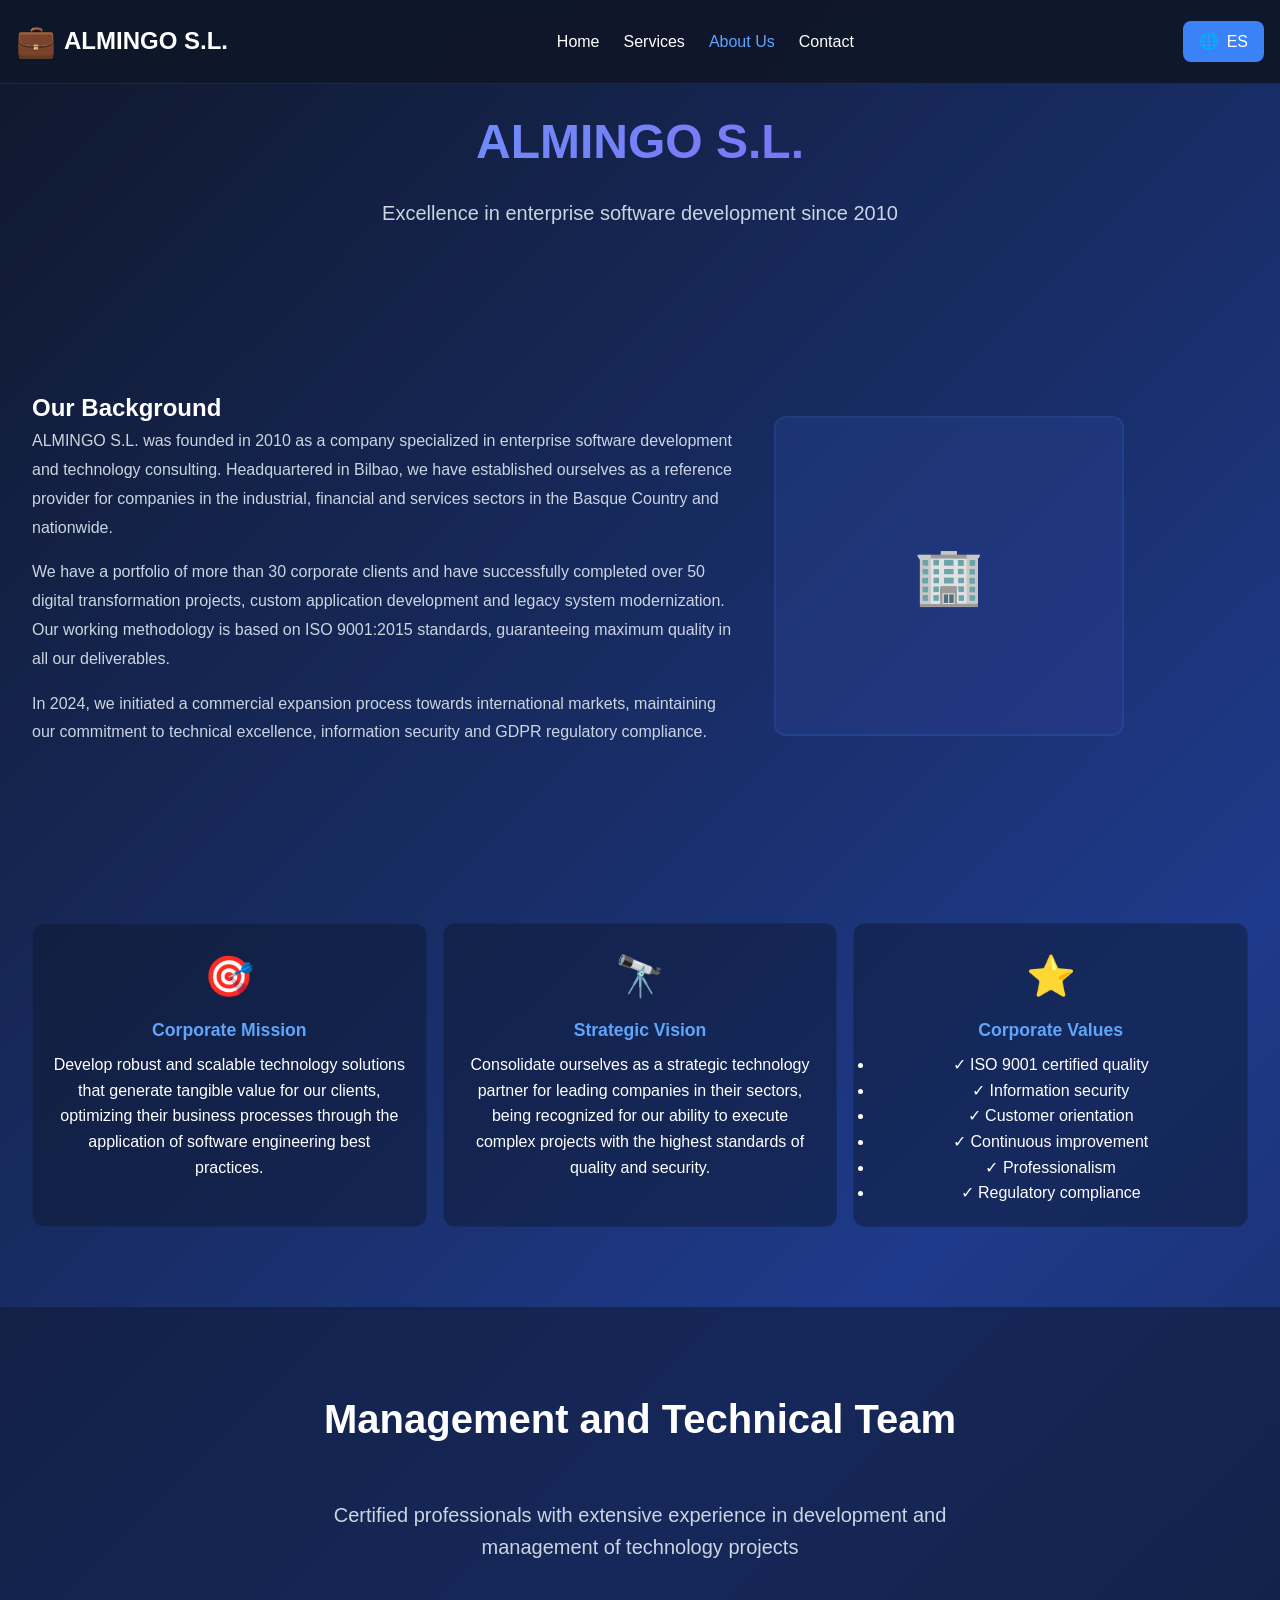
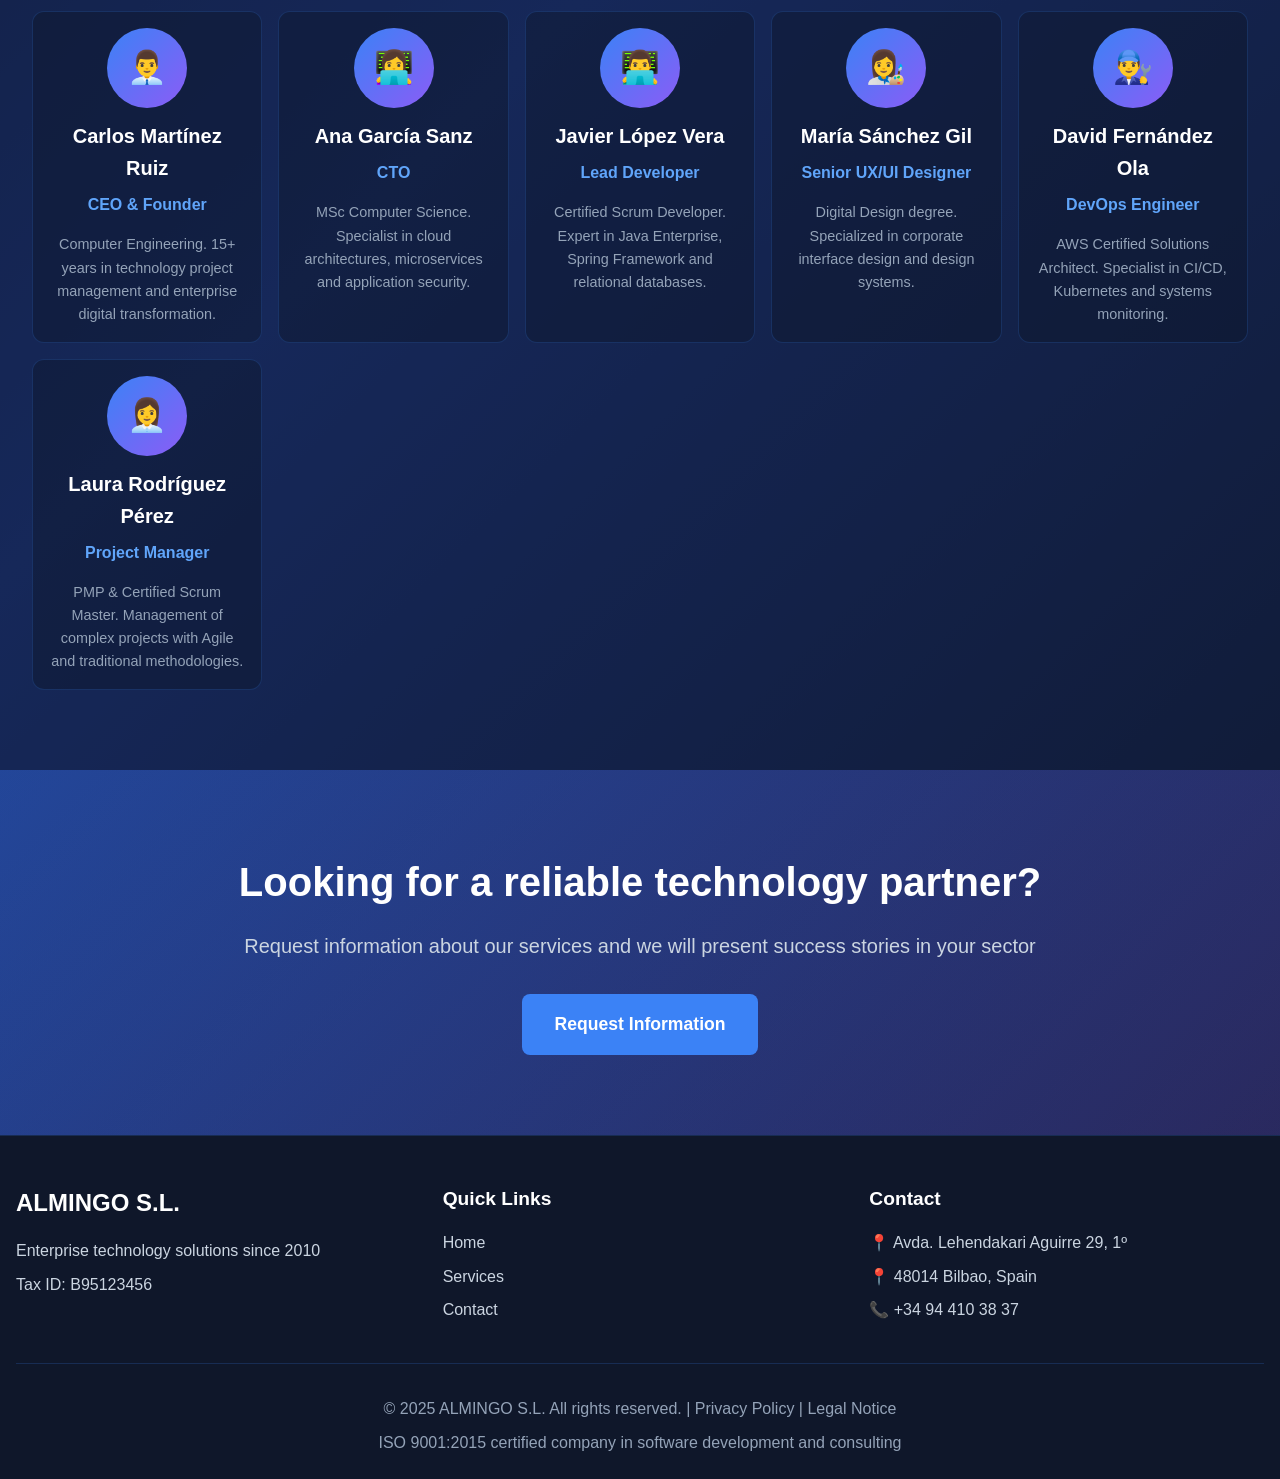
==== about-us.html @ 4e54b761 "pagina web mejor" ====
<!DOCTYPE html>
<html lang="en">
<head>
    <meta charset="UTF-8">
    <meta name="viewport" content="width=device-width, initial-scale=1.0">
    <title>About Us - ALMINGO S.L.</title>
    <link rel="stylesheet" href="css/style.css">
    <link rel="stylesheet" href="css/sobre-nosotros.css">
</head>
<body>
    <!-- Header -->
    <header class="cabecera">
        <div class="contenedor-cabecera">
            <div class="logo">
                <span class="icono-logo">💼</span>
                <span class="texto-logo">ALMINGO S.L.</span>
            </div>
            
            <nav class="menu-navegacion">
                <a href="index2.html" class="enlace-menu">Home</a>
                <a href="services.html" class="enlace-menu">Services</a>
                <a href="about-us.html" class="enlace-menu activo">About Us</a>
                <a href="contact.html" class="enlace-menu">Contact</a>
            </nav>

            <a href="sobre-nosotros.html" class="boton-idioma">
                <span class="icono-idioma">🌐</span>
                <span>ES</span>
            </a>
        </div>
    </header>

    <!-- Hero -->
    <section class="hero-sobre-nosotros">
        <div class="contenedor-hero">
            <h1 class="titulo-pagina">ALMINGO S.L.</h1>
            <p class="subtitulo-pagina">Excellence in enterprise software development since 2010</p>
        </div>
    </section>

    <!-- Our History -->
    <section class="seccion-historia">
        <div class="contenedor-seccion">
            <div class="contenido-historia">
                <div class="texto-historia">
                    <h2 class="titulo-seccion-izquierda">Our Background</h2>
                    <p class="parrafo-historia">
                        ALMINGO S.L. was founded in 2010 as a company specialized in enterprise software development and technology consulting. Headquartered in Bilbao, we have established ourselves as a reference provider for companies in the industrial, financial and services sectors in the Basque Country and nationwide.
                    </p>
                    <p class="parrafo-historia">
                        We have a portfolio of more than 30 corporate clients and have successfully completed over 50 digital transformation projects, custom application development and legacy system modernization. Our working methodology is based on ISO 9001:2015 standards, guaranteeing maximum quality in all our deliverables.
                    </p>
                    <p class="parrafo-historia">
                        In 2024, we initiated a commercial expansion process towards international markets, maintaining our commitment to technical excellence, information security and GDPR regulatory compliance.
                    </p>
                </div>
                <div class="imagen-historia">
                    <div class="placeholder-historia">🏢</div>
                </div>
            </div>
        </div>
    </section>

    <!-- Mission, Vision & Values -->
    <section class="seccion-mvv">
        <div class="contenedor-seccion">
            <div class="rejilla-mvv">
                <div class="tarjeta-mvv">
                    <div class="icono-mvv">🎯</div>
                    <h3 class="titulo-mvv">Corporate Mission</h3>
                    <p class="texto-mvv">
                        Develop robust and scalable technology solutions that generate tangible value for our clients, optimizing their business processes through the application of software engineering best practices.
                    </p>
                </div>
                <div class="tarjeta-mvv">
                    <div class="icono-mvv">🔭</div>
                    <h3 class="titulo-mvv">Strategic Vision</h3>
                    <p class="texto-mvv">
                        Consolidate ourselves as a strategic technology partner for leading companies in their sectors, being recognized for our ability to execute complex projects with the highest standards of quality and security.
                    </p>
                </div>
                <div class="tarjeta-mvv">
                    <div class="icono-mvv">⭐</div>
                    <h3 class="titulo-mvv">Corporate Values</h3>
                    <ul class="lista-valores">
                        <li>✓ ISO 9001 certified quality</li>
                        <li>✓ Information security</li>
                        <li>✓ Customer orientation</li>
                        <li>✓ Continuous improvement</li>
                        <li>✓ Professionalism</li>
                        <li>✓ Regulatory compliance</li>
                    </ul>
                </div>
            </div>
        </div>
    </section>

    <!-- Team -->
    <section class="seccion-equipo-completo">
        <div class="contenedor-seccion">
            <h2 class="titulo-seccion">Management and Technical Team</h2>
            <p class="descripcion-seccion">
                Certified professionals with extensive experience in development and management of technology projects
            </p>
            <div class="rejilla-equipo">
                <div class="tarjeta-miembro">
                    <div class="foto-miembro">👨‍💼</div>
                    <h3 class="nombre-miembro">Carlos Martínez Ruiz</h3>
                    <p class="cargo-miembro">CEO & Founder</p>
                    <p class="descripcion-miembro">Computer Engineering. 15+ years in technology project management and enterprise digital transformation.</p>
                </div>
                <div class="tarjeta-miembro">
                    <div class="foto-miembro">👩‍💻</div>
                    <h3 class="nombre-miembro">Ana García Sanz</h3>
                    <p class="cargo-miembro">CTO</p>
                    <p class="descripcion-miembro">MSc Computer Science. Specialist in cloud architectures, microservices and application security.</p>
                </div>
                <div class="tarjeta-miembro">
                    <div class="foto-miembro">👨‍💻</div>
                    <h3 class="nombre-miembro">Javier López Vera</h3>
                    <p class="cargo-miembro">Lead Developer</p>
                    <p class="descripcion-miembro">Certified Scrum Developer. Expert in Java Enterprise, Spring Framework and relational databases.</p>
                </div>
                <div class="tarjeta-miembro">
                    <div class="foto-miembro">👩‍🎨</div>
                    <h3 class="nombre-miembro">María Sánchez Gil</h3>
                    <p class="cargo-miembro">Senior UX/UI Designer</p>
                    <p class="descripcion-miembro">Digital Design degree. Specialized in corporate interface design and design systems.</p>
                </div>
                <div class="tarjeta-miembro">
                    <div class="foto-miembro">👨‍🔧</div>
                    <h3 class="nombre-miembro">David Fernández Ola</h3>
                    <p class="cargo-miembro">DevOps Engineer</p>
                    <p class="descripcion-miembro">AWS Certified Solutions Architect. Specialist in CI/CD, Kubernetes and systems monitoring.</p>
                </div>
                <div class="tarjeta-miembro">
                    <div class="foto-miembro">👩‍💼</div>
                    <h3 class="nombre-miembro">Laura Rodríguez Pérez</h3>
                    <p class="cargo-miembro">Project Manager</p>
                    <p class="descripcion-miembro">PMP & Certified Scrum Master. Management of complex projects with Agile and traditional methodologies.</p>
                </div>
            </div>
        </div>
    </section>

    <!-- Technologies & Sustainability sections reuse existing class names -->

    <!-- CTA -->
    <section class="seccion-cta">
        <div class="contenedor-cta">
            <h2 class="titulo-cta">Looking for a reliable technology partner?</h2>
            <p class="texto-cta">Request information about our services and we will present success stories in your sector</p>
            <a href="contact.html" class="boton-cta">Request Information</a>
        </div>
    </section>

    <!-- Footer -->
    <footer class="pie-pagina">
        <div class="contenedor-footer">
            <div class="columna-footer">
                <h3 class="titulo-footer">ALMINGO S.L.</h3>
                <p class="texto-footer">Enterprise technology solutions since 2010</p>
                <p class="texto-footer">Tax ID: B95123456</p>
            </div>
            <div class="columna-footer">
                <h4 class="subtitulo-footer">Quick Links</h4>
                <ul class="lista-footer">
                    <li><a href="index2.html">Home</a></li>
                    <li><a href="services.html">Services</a></li>
                    <li><a href="contact.html">Contact</a></li>
                </ul>
            </div>
            <div class="columna-footer">
                <h4 class="subtitulo-footer">Contact</h4>
                <p class="texto-footer">📍 Avda. Lehendakari Aguirre 29, 1º</p>
                <p class="texto-footer">📍 48014 Bilbao, Spain</p>
                <p class="texto-footer">📞 +34 94 410 38 37</p>
            </div>
        </div>
        <div class="footer-inferior">
            <p>© 2025 ALMINGO S.L. All rights reserved. | Privacy Policy | Legal Notice</p>
            <p>ISO 9001:2015 certified company in software development and consulting</p>
        </div>
    </footer>
</body>
</html>
---- css/style.css ----
* {
    margin: 0;
    padding: 0;
    box-sizing: border-box;
}

body {
    font-family: Arial, sans-serif;
    background: linear-gradient(135deg, #0f172a 0%, #1e3a8a 50%, #0f172a 100%);
    color: #ffffff;
    line-height: 1.6;
    min-height: 100vh;
}

/* Header */
.cabecera {
    position: fixed;
    top: 0;
    width: 100%;
    background: rgba(15, 23, 42, 0.95);
    backdrop-filter: blur(10px);
    z-index: 1000;
    border-bottom: 1px solid rgba(59, 130, 246, 0.2);
}

.contenedor-cabecera {
    max-width: 1280px;
    margin: 0 auto;
    padding: 1rem;
    display: flex;
    justify-content: space-between;
    align-items: center;
}

.logo {
    display: flex;
    align-items: center;
    gap: 0.5rem;
    font-size: 1.5rem;
    font-weight: bold;
}

.icono-logo {
    font-size: 2rem;
}

.menu-navegacion {
    display: flex;
    gap: 1.5rem;
}

.enlace-menu {
    color: #ffffff;
    text-decoration: none;
    transition: 0.3s;
}

.enlace-menu:hover, .enlace-menu.activo {
    color: #60a5fa;
}

.boton-idioma {
    display: flex;
    align-items: center;
    gap: 0.5rem;
    background: #3b82f6;
    padding: 0.5rem 1rem;
    border-radius: 0.5rem;
    text-decoration: none;
    color: #ffffff;
    transition: 0.3s;
}

.boton-idioma:hover {
    background: #2563eb;
    transform: scale(1.05);
}

/* Hero */
.seccion-hero, .hero-servicios, .hero-contacto, .hero-sobre-nosotros, .hero-juego {
    padding: 8rem 1rem 5rem;
    text-align: center;
}

.titulo-principal, .titulo-pagina {
    font-size: 3rem;
    margin-bottom: 1rem;
    background: linear-gradient(135deg, #60a5fa, #8b5cf6);
    -webkit-background-clip: text;
    background-clip: text;
    -webkit-text-fill-color: transparent;
}

.subtitulo-principal, .subtitulo-pagina {
    font-size: 1.25rem;
    color: #cbd5e1;
    margin-bottom: 2rem;
}

.grupo-botones {
    display: flex;
    gap: 1rem;
    justify-content: center;
    flex-wrap: wrap;
}

.boton-principal, .boton-cta, .boton-proyecto, .boton-enviar {
    background: #3b82f6;
    color: #ffffff;
    padding: 1rem 2rem;
    border: none;
    border-radius: 0.5rem;
    font-size: 1.1rem;
    font-weight: 600;
    text-decoration: none;
    display: inline-block;
    cursor: pointer;
    transition: 0.3s;
}

.boton-principal:hover, .boton-cta:hover, .boton-proyecto:hover, .boton-enviar:hover {
    background: #2563eb;
    transform: scale(1.05);
}

.boton-secundario {
    background: transparent;
    border: 2px solid #3b82f6;
    color: #ffffff;
    padding: 1rem 2rem;
    border-radius: 0.5rem;
    font-size: 1.1rem;
    font-weight: 600;
    text-decoration: none;
    display: inline-block;
    transition: 0.3s;
}

.boton-secundario:hover {
    background: #3b82f6;
}

.insignia-proyecto {
    display: inline-block;
    background: linear-gradient(135deg, #f59e0b, #ef4444);
    padding: 0.5rem 1rem;
    border-radius: 0.5rem;
    font-size: 0.9rem;
    font-weight: 600;
    margin-bottom: 1rem;
}

/* Secciones */
.contenedor-seccion, .contenedor-hero {
    max-width: 1280px;
    margin: 0 auto;
    padding: 0 1rem;
}

.titulo-seccion {
    font-size: 2.5rem;
    text-align: center;
    margin-bottom: 3rem;
}

.descripcion-seccion {
    text-align: center;
    font-size: 1.25rem;
    color: #cbd5e1;
    margin-bottom: 3rem;
    max-width: 700px;
    margin-left: auto;
    margin-right: auto;
}

section {
    padding: 5rem 0;
}

.seccion-caracteristicas, .seccion-servicios-principal, .seccion-equipo-completo {
    background: rgba(15, 23, 42, 0.5);
}

/* Rejillas */
.rejilla-caracteristicas, .rejilla-servicios, .rejilla-estadisticas,
.rejilla-tech-juego, .rejilla-aspectos, .rejilla-preguntas, .rejilla-equipo,
.rejilla-mvv, .rejilla-proceso, .rejilla-faq {
    display: grid;
    grid-template-columns: repeat(auto-fit, minmax(250px, 1fr));
    gap: 2rem;
}

/* Tarjetas */
.tarjeta-caracteristica, .tarjeta-servicio, .tarjeta-estadistica,
.tarjeta-tech-juego, .tarjeta-aspecto, .tarjeta-pregunta, .tarjeta-miembro,
.tarjeta-mvv, .paso-proceso, .tarjeta-faq {
    background: rgba(15, 23, 42, 0.5);
    padding: 2rem;
    border-radius: 1rem;
    border: 1px solid rgba(59, 130, 246, 0.2);
    transition: 0.3s;
}

.tarjeta-caracteristica:hover, .tarjeta-servicio:hover, .tarjeta-estadistica:hover,
.tarjeta-tech-juego:hover, .tarjeta-aspecto:hover, .tarjeta-pregunta:hover,
.tarjeta-miembro:hover, .paso-proceso:hover, .tarjeta-faq:hover {
    transform: translateY(-5px);
    border-color: #3b82f6;
}

.icono-caracteristica, .icono-mvv, .icono-tech-juego {
    font-size: 3rem;
    margin-bottom: 1rem;
}

.tarjeta-caracteristica h3, .tarjeta-servicio h3 {
    font-size: 1.25rem;
    margin-bottom: 0.5rem;
}

.tarjeta-caracteristica p, .tarjeta-servicio p {
    color: #94a3b8;
}

/* Proyecto Destacado */
.seccion-proyecto-destacado {
    background: rgba(15, 23, 42, 0.5);
}

.contenedor-proyecto {
    display: grid;
    grid-template-columns: 1fr 1fr;
    gap: 3rem;
    align-items: center;
}

.etiqueta-proyecto {
    display: inline-block;
    background: linear-gradient(135deg, #3b82f6, #8b5cf6);
    padding: 0.5rem 1rem;
    border-radius: 0.5rem;
    font-size: 0.9rem;
    font-weight: 600;
    margin-bottom: 1rem;
}

.titulo-proyecto {
    font-size: 2.5rem;
    margin-bottom: 1rem;
}

.descripcion-proyecto {
    font-size: 1.1rem;
    color: #cbd5e1;
    margin-bottom: 1.5rem;
    line-height: 1.8;
}

.lista-beneficios {
    list-style: none;
    margin: 1.5rem 0;
}

.lista-beneficios li {
    padding: 0.5rem 0;
    font-size: 1.1rem;
    color: #cbd5e1;
}

.placeholder-imagen {
    width: 100%;
    max-width: 400px;
    height: 400px;
    background: linear-gradient(135deg, rgba(59, 130, 246, 0.2), rgba(139, 92, 246, 0.2));
    border-radius: 1rem;
    display: flex;
    align-items: center;
    justify-content: center;
    font-size: 8rem;
    border: 2px solid rgba(59, 130, 246, 0.2);
    margin: 0 auto;
}

/* Estadísticas */
.numero-estadistica {
    font-size: 3rem;
    font-weight: bold;
    background: linear-gradient(135deg, #60a5fa, #8b5cf6);
    -webkit-background-clip: text;
    background-clip: text;
    -webkit-text-fill-color: transparent;
    margin-bottom: 0.5rem;
}

.texto-estadistica {
    font-size: 1.1rem;
    color: #cbd5e1;
}

/* CTA */
.seccion-cta {
    background: linear-gradient(135deg, rgba(59, 130, 246, 0.2), rgba(139, 92, 246, 0.2));
    text-align: center;
    padding: 5rem 1rem;
}

.contenedor-cta {
    max-width: 900px;
    margin: 0 auto;
}

.titulo-cta {
    font-size: 2.5rem;
    margin-bottom: 1rem;
}

.texto-cta {
    font-size: 1.25rem;
    color: #cbd5e1;
    margin-bottom: 2rem;
}

/* Footer */
.pie-pagina {
    background: #0f172a;
    padding: 3rem 1rem 1rem;
    border-top: 1px solid rgba(59, 130, 246, 0.2);
}

.contenedor-footer {
    display: grid;
    grid-template-columns: repeat(auto-fit, minmax(250px, 1fr));
    gap: 2rem;
    max-width: 1280px;
    margin: 0 auto 2rem;
}

.titulo-footer {
    font-size: 1.5rem;
    margin-bottom: 1rem;
}

.subtitulo-footer {
    font-size: 1.2rem;
    margin-bottom: 1rem;
}

.texto-footer {
    color: #cbd5e1;
    margin-bottom: 0.5rem;
}

.lista-footer {
    list-style: none;
}

.lista-footer li {
    margin-bottom: 0.5rem;
}

.lista-footer a {
    color: #cbd5e1;
    text-decoration: none;
    transition: 0.3s;
}

.lista-footer a:hover {
    color: #60a5fa;
}

.footer-inferior {
    text-align: center;
    padding-top: 2rem;
    border-top: 1px solid rgba(59, 130, 246, 0.2);
    color: #94a3b8;
    max-width: 1280px;
    margin: 0 auto;
}

.footer-inferior p {
    margin-bottom: 0.5rem;
}

/* Equipo */
.foto-miembro {
    width: 100px;
    height: 100px;
    background: linear-gradient(135deg, #3b82f6, #8b5cf6);
    border-radius: 50%;
    display: flex;
    align-items: center;
    justify-content: center;
    font-size: 3rem;
    margin: 0 auto 1rem;
}

.nombre-miembro {
    font-size: 1.25rem;
    margin-bottom: 0.5rem;
    text-align: center;
}

.cargo-miembro {
    color: #60a5fa;
    font-weight: 600;
    margin-bottom: 1rem;
    text-align: center;
}

.descripcion-miembro {
    color: #94a3b8;
    font-size: 0.9rem;
    text-align: center;
}

/* Proceso */
.numero-paso {
    width: 60px;
    height: 60px;
    background: linear-gradient(135deg, #3b82f6, #8b5cf6);
    border-radius: 50%;
    display: flex;
    align-items: center;
    justify-content: center;
    font-size: 2rem;
    font-weight: bold;
    margin: 0 auto 1rem;
}

.paso-proceso {
    text-align: center;
}

.paso-proceso h3 {
    font-size: 1.25rem;
    margin-bottom: 0.5rem;
}

.paso-proceso p {
    color: #94a3b8;
}

/* FAQ */
.pregunta-faq {
    font-size: 1.2rem;
    color: #60a5fa;
    margin-bottom: 1rem;
}

.respuesta-faq {
    color: #cbd5e1;
    line-height: 1.8;
}

/* Responsive */
@media (max-width: 768px) {
    .menu-navegacion {
        display: none;
    }
    
    .titulo-principal, .titulo-pagina {
        font-size: 2rem;
    }
    
    .contenedor-proyecto {
        grid-template-columns: 1fr;
    }
    
    .rejilla-caracteristicas, .rejilla-servicios, .rejilla-estadisticas,
    .rejilla-tech-juego, .rejilla-equipo, .contenedor-contacto {
        grid-template-columns: 1fr;
    }
}
---- css/sobre-nosotros.css ----
/* Minimal page-specific styles for Sobre Nosotros / About Us */
.hero-sobre-nosotros {
    padding: 6.5rem 1rem 3rem;
    text-align: center;
}

.contenido-historia {
    max-width: 1280px;
    margin: 0 auto;
    display: grid;
    grid-template-columns: 1.5fr 1fr;
    gap: 2rem;
    align-items: center;
    padding: 0 1rem;
}

.parrafo-historia { color: #cbd5e1; line-height: 1.8; margin-bottom: 1rem; }

.placeholder-historia {
    width: 100%;
    max-width: 350px;
    height: 320px;
    background: linear-gradient(135deg, rgba(59,130,246,0.12), rgba(139,92,246,0.08));
    border-radius: 0.75rem;
    display: flex;
    align-items: center;
    justify-content: center;
    font-size: 3.5rem;
    border: 2px solid rgba(59,130,246,0.12);
}

.rejilla-mvv { 
    display: grid;
    grid-template-columns: repeat(auto-fit,minmax(220px,1fr));
    gap: 1rem; max-width:1280px; 
    margin:0 auto; 
    padding:0 1rem; 
}
.tarjeta-mvv {
     background: rgba(15,23,42,0.45); 
     padding: 1.25rem; 
     border-radius: 0.75rem; 
     border: 1px solid rgba(59,130,246,0.08); 
     text-align:center; 
    }
.icono-mvv {
     font-size: 2.5rem; 
     margin-bottom: 0.5rem; 
    }
.titulo-mvv {
     font-size: 1.1rem; 
     margin-bottom: 0.5rem; 
     color: #60a5fa; 
    }

.rejilla-equipo {
     display: grid; 
     grid-template-columns: repeat(auto-fit,minmax(220px,1fr)); 
     gap: 1rem; 
     max-width:1280px; 
     margin:0 auto; 
     padding:0 1rem; 
    }
.tarjeta-miembro { 
    background: rgba(15,23,42,0.45); 
    padding: 1rem; 
    border-radius: 0.75rem; 
    text-align:center; 
}
.foto-miembro { 
    width: 80px; 
    height: 80px; 
    border-radius: 50%; 
    display:flex; 
    align-items:center; 
    justify-content:center; 
    margin: 0 auto 0.75rem; 
    background: linear-gradient(135deg,#3b82f6,#8b5cf6); 
    font-size: 2rem; 
}

@media (max-width: 768px) {
    .contenido-historia { grid-template-columns: 1fr; }
}
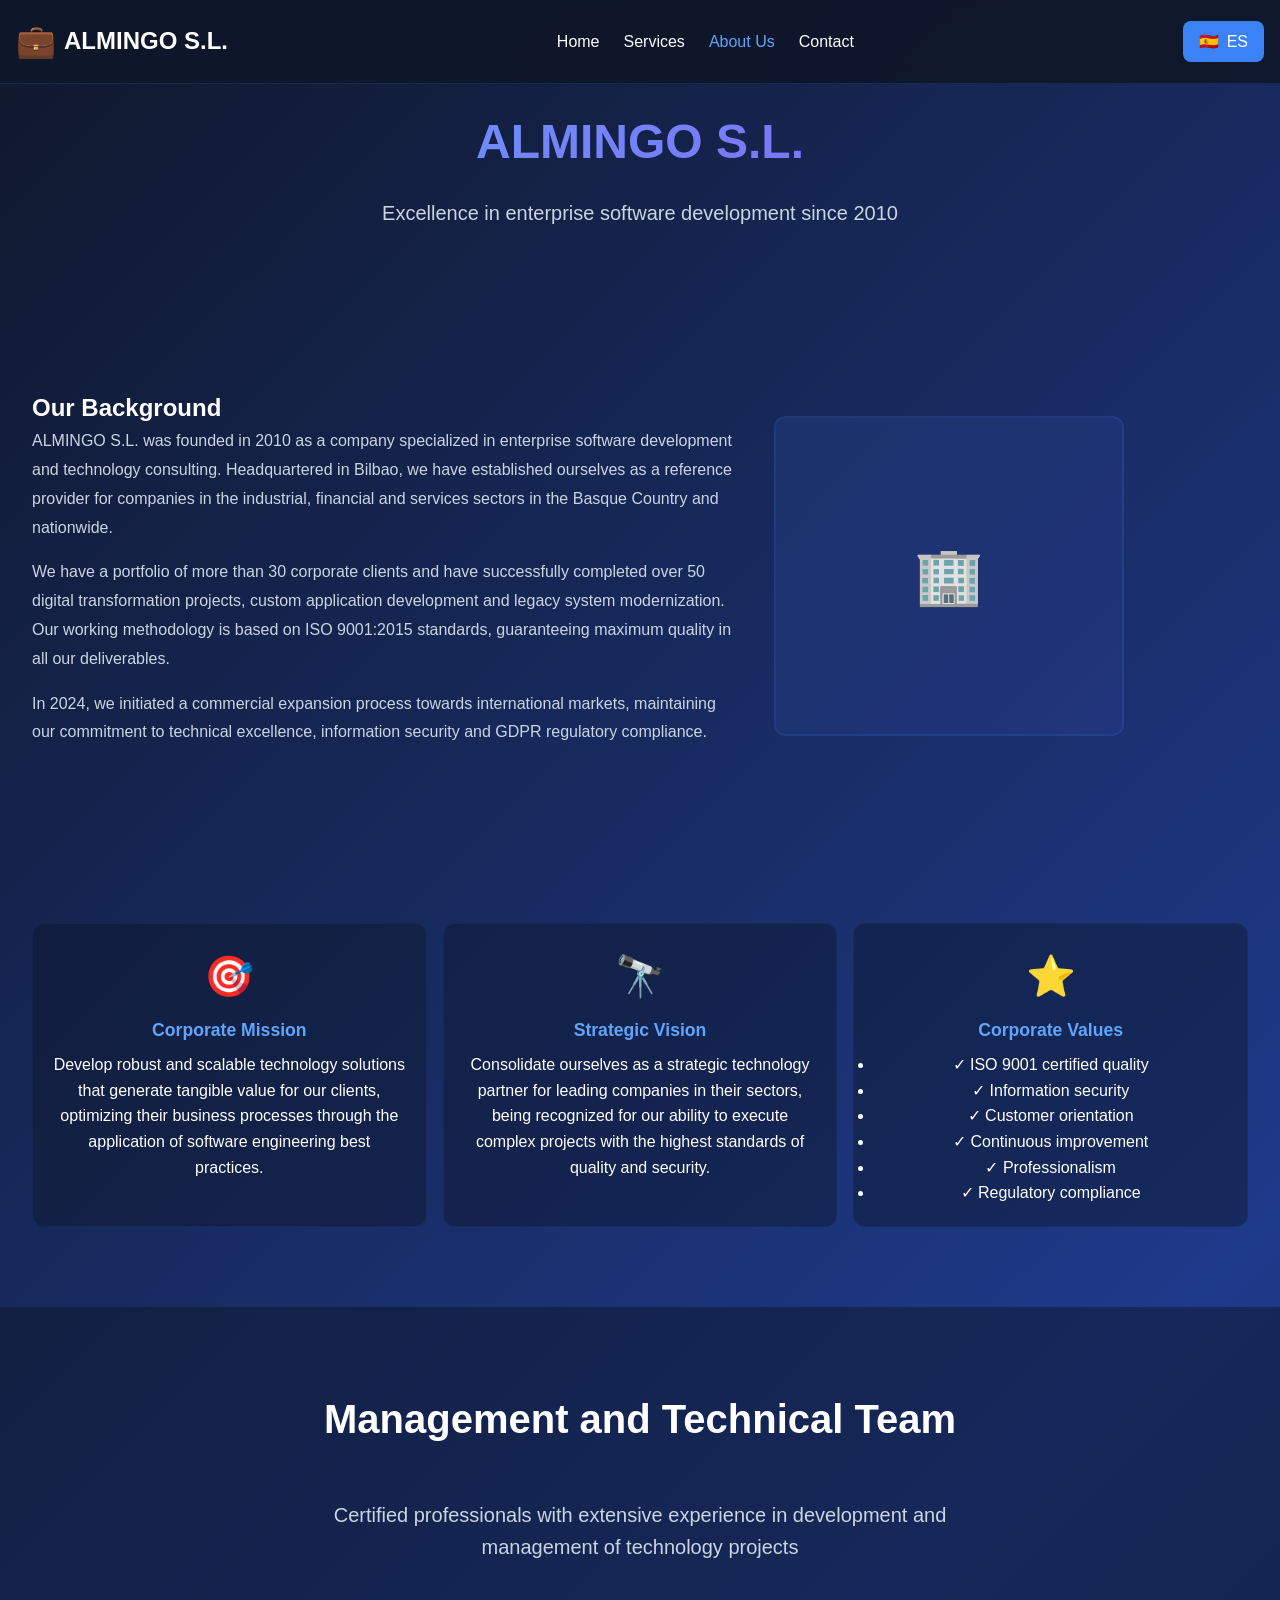
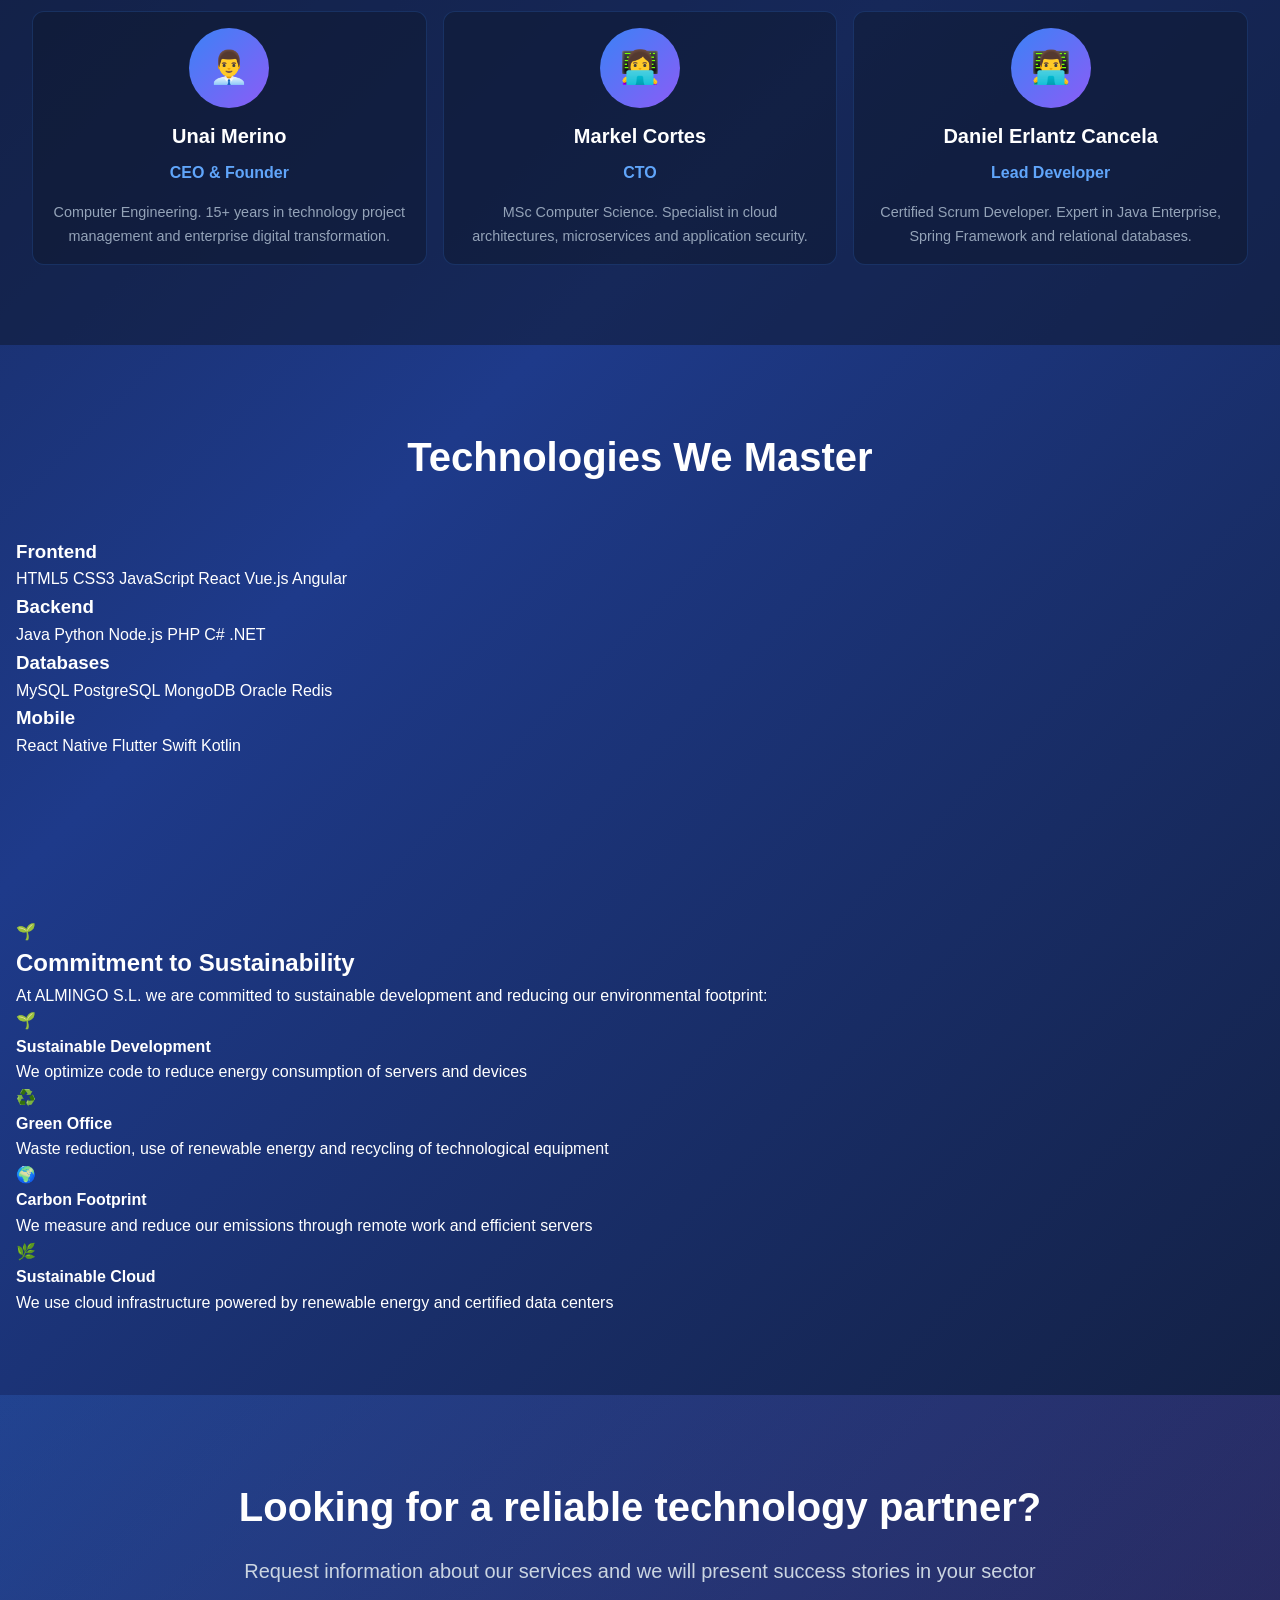
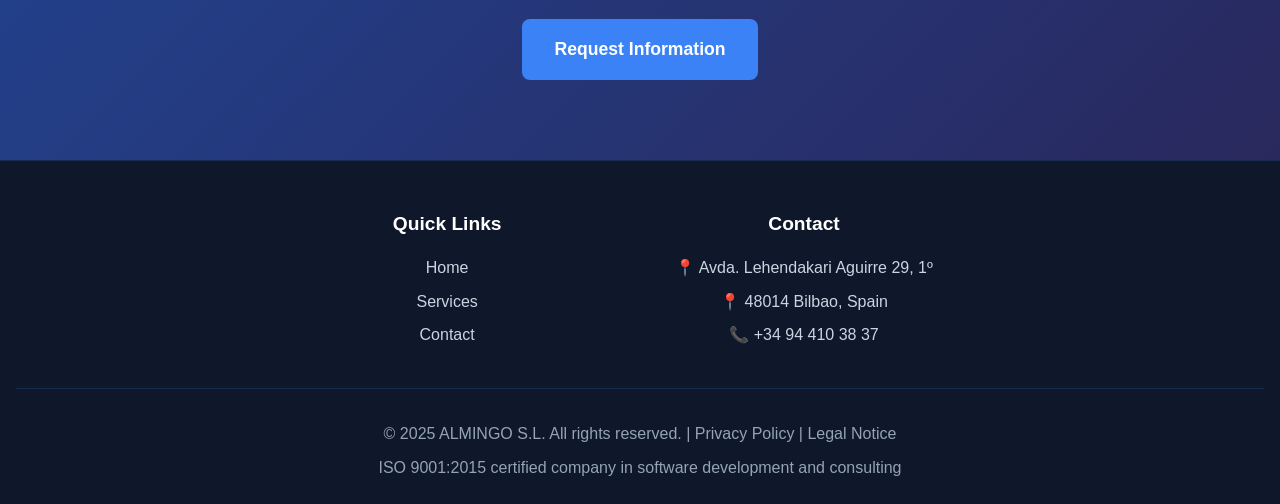
==== commit e05c00f0: "Correcion errores" ====
--- a/about-us.html
+++ b/about-us.html
@@ -24,7 +24,7 @@
             </nav>
 
             <a href="sobre-nosotros.html" class="boton-idioma">
-                <span class="icono-idioma">🌐</span>
+                <span class="icono-idioma">🇪🇸</span>
                 <span>ES</span>
             </a>
         </div>
@@ -105,45 +105,120 @@
             <div class="rejilla-equipo">
                 <div class="tarjeta-miembro">
                     <div class="foto-miembro">👨‍💼</div>
-                    <h3 class="nombre-miembro">Carlos Martínez Ruiz</h3>
+                    <h3 class="nombre-miembro">Unai Merino</h3>
                     <p class="cargo-miembro">CEO & Founder</p>
                     <p class="descripcion-miembro">Computer Engineering. 15+ years in technology project management and enterprise digital transformation.</p>
                 </div>
                 <div class="tarjeta-miembro">
                     <div class="foto-miembro">👩‍💻</div>
-                    <h3 class="nombre-miembro">Ana García Sanz</h3>
+                    <h3 class="nombre-miembro">Markel Cortes</h3>
                     <p class="cargo-miembro">CTO</p>
                     <p class="descripcion-miembro">MSc Computer Science. Specialist in cloud architectures, microservices and application security.</p>
                 </div>
                 <div class="tarjeta-miembro">
                     <div class="foto-miembro">👨‍💻</div>
-                    <h3 class="nombre-miembro">Javier López Vera</h3>
+                    <h3 class="nombre-miembro">Daniel Erlantz Cancela</h3>
                     <p class="cargo-miembro">Lead Developer</p>
                     <p class="descripcion-miembro">Certified Scrum Developer. Expert in Java Enterprise, Spring Framework and relational databases.</p>
                 </div>
-                <div class="tarjeta-miembro">
-                    <div class="foto-miembro">👩‍🎨</div>
-                    <h3 class="nombre-miembro">María Sánchez Gil</h3>
-                    <p class="cargo-miembro">Senior UX/UI Designer</p>
-                    <p class="descripcion-miembro">Digital Design degree. Specialized in corporate interface design and design systems.</p>
-                </div>
-                <div class="tarjeta-miembro">
-                    <div class="foto-miembro">👨‍🔧</div>
-                    <h3 class="nombre-miembro">David Fernández Ola</h3>
-                    <p class="cargo-miembro">DevOps Engineer</p>
-                    <p class="descripcion-miembro">AWS Certified Solutions Architect. Specialist in CI/CD, Kubernetes and systems monitoring.</p>
-                </div>
-                <div class="tarjeta-miembro">
-                    <div class="foto-miembro">👩‍💼</div>
-                    <h3 class="nombre-miembro">Laura Rodríguez Pérez</h3>
-                    <p class="cargo-miembro">Project Manager</p>
-                    <p class="descripcion-miembro">PMP & Certified Scrum Master. Management of complex projects with Agile and traditional methodologies.</p>
-                </div>
             </div>
         </div>
     </section>
 
     <!-- Technologies & Sustainability sections reuse existing class names -->
+    
+    <!-- Technologies -->
+    <section class="seccion-tecnologias">
+        <div class="contenedor-seccion">
+            <h2 class="titulo-seccion">Technologies We Master</h2>
+            <div class="grid-tecnologias">
+                <div class="categoria-tecnologia">
+                    <h3 class="titulo-categoria-tech">Frontend</h3>
+                    <div class="lista-tech">
+                        <span class="tech-badge">HTML5</span>
+                        <span class="tech-badge">CSS3</span>
+                        <span class="tech-badge">JavaScript</span>
+                        <span class="tech-badge">React</span>
+                        <span class="tech-badge">Vue.js</span>
+                        <span class="tech-badge">Angular</span>
+                    </div>
+                </div>
+                <div class="categoria-tecnologia">
+                    <h3 class="titulo-categoria-tech">Backend</h3>
+                    <div class="lista-tech">
+                        <span class="tech-badge">Java</span>
+                        <span class="tech-badge">Python</span>
+                        <span class="tech-badge">Node.js</span>
+                        <span class="tech-badge">PHP</span>
+                        <span class="tech-badge">C#</span>
+                        <span class="tech-badge">.NET</span>
+                    </div>
+                </div>
+                <div class="categoria-tecnologia">
+                    <h3 class="titulo-categoria-tech">Databases</h3>
+                    <div class="lista-tech">
+                        <span class="tech-badge">MySQL</span>
+                        <span class="tech-badge">PostgreSQL</span>
+                        <span class="tech-badge">MongoDB</span>
+                        <span class="tech-badge">Oracle</span>
+                        <span class="tech-badge">Redis</span>
+                    </div>
+                </div>
+                <div class="categoria-tecnologia">
+                    <h3 class="titulo-categoria-tech">Mobile</h3>
+                    <div class="lista-tech">
+                        <span class="tech-badge">React Native</span>
+                        <span class="tech-badge">Flutter</span>
+                        <span class="tech-badge">Swift</span>
+                        <span class="tech-badge">Kotlin</span>
+                    </div>
+                </div>
+            </div>
+        </div>
+    </section>
+
+    <!-- Commitment to Sustainability -->
+    <section class="seccion-sostenibilidad">
+        <div class="contenedor-seccion">
+            <div class="contenido-sostenibilidad">
+                <div class="icono-sostenibilidad">🌱</div>
+                <h2 class="titulo-sostenibilidad">Commitment to Sustainability</h2>
+                <p class="texto-sostenibilidad">
+                    At ALMINGO S.L. we are committed to sustainable development and reducing our environmental footprint:
+                </p>
+                <div class="lista-compromisos">
+                    <div class="compromiso-item">
+                        <span class="icono-compromiso">🌱</span>
+                        <div>
+                            <h4>Sustainable Development</h4>
+                            <p>We optimize code to reduce energy consumption of servers and devices</p>
+                        </div>
+                    </div>
+                    <div class="compromiso-item">
+                        <span class="icono-compromiso">♻️</span>
+                        <div>
+                            <h4>Green Office</h4>
+                            <p>Waste reduction, use of renewable energy and recycling of technological equipment</p>
+                        </div>
+                    </div>
+                    <div class="compromiso-item">
+                        <span class="icono-compromiso">🌍</span>
+                        <div>
+                            <h4>Carbon Footprint</h4>
+                            <p>We measure and reduce our emissions through remote work and efficient servers</p>
+                        </div>
+                    </div>
+                    <div class="compromiso-item">
+                        <span class="icono-compromiso">🌿</span>
+                        <div>
+                            <h4>Sustainable Cloud</h4>
+                            <p>We use cloud infrastructure powered by renewable energy and certified data centers</p>
+                        </div>
+                    </div>
+                </div>
+            </div>
+        </div>
+    </section>
 
     <!-- CTA -->
     <section class="seccion-cta">
@@ -157,11 +232,6 @@
     <!-- Footer -->
     <footer class="pie-pagina">
         <div class="contenedor-footer">
-            <div class="columna-footer">
-                <h3 class="titulo-footer">ALMINGO S.L.</h3>
-                <p class="texto-footer">Enterprise technology solutions since 2010</p>
-                <p class="texto-footer">Tax ID: B95123456</p>
-            </div>
             <div class="columna-footer">
                 <h4 class="subtitulo-footer">Quick Links</h4>
                 <ul class="lista-footer">
--- a/css/style.css
+++ b/css/style.css
@@ -328,11 +328,17 @@
 }
 
 .contenedor-footer {
-    display: grid;
-    grid-template-columns: repeat(auto-fit, minmax(250px, 1fr));
-    gap: 2rem;
+    display: flex;
+    justify-content: center;
+    gap: 8rem;
     max-width: 1280px;
     margin: 0 auto 2rem;
+    padding: 0 1rem;
+}
+
+.columna-footer {
+    text-align: center;
+    min-width: 200px;
 }
 
 .titulo-footer {
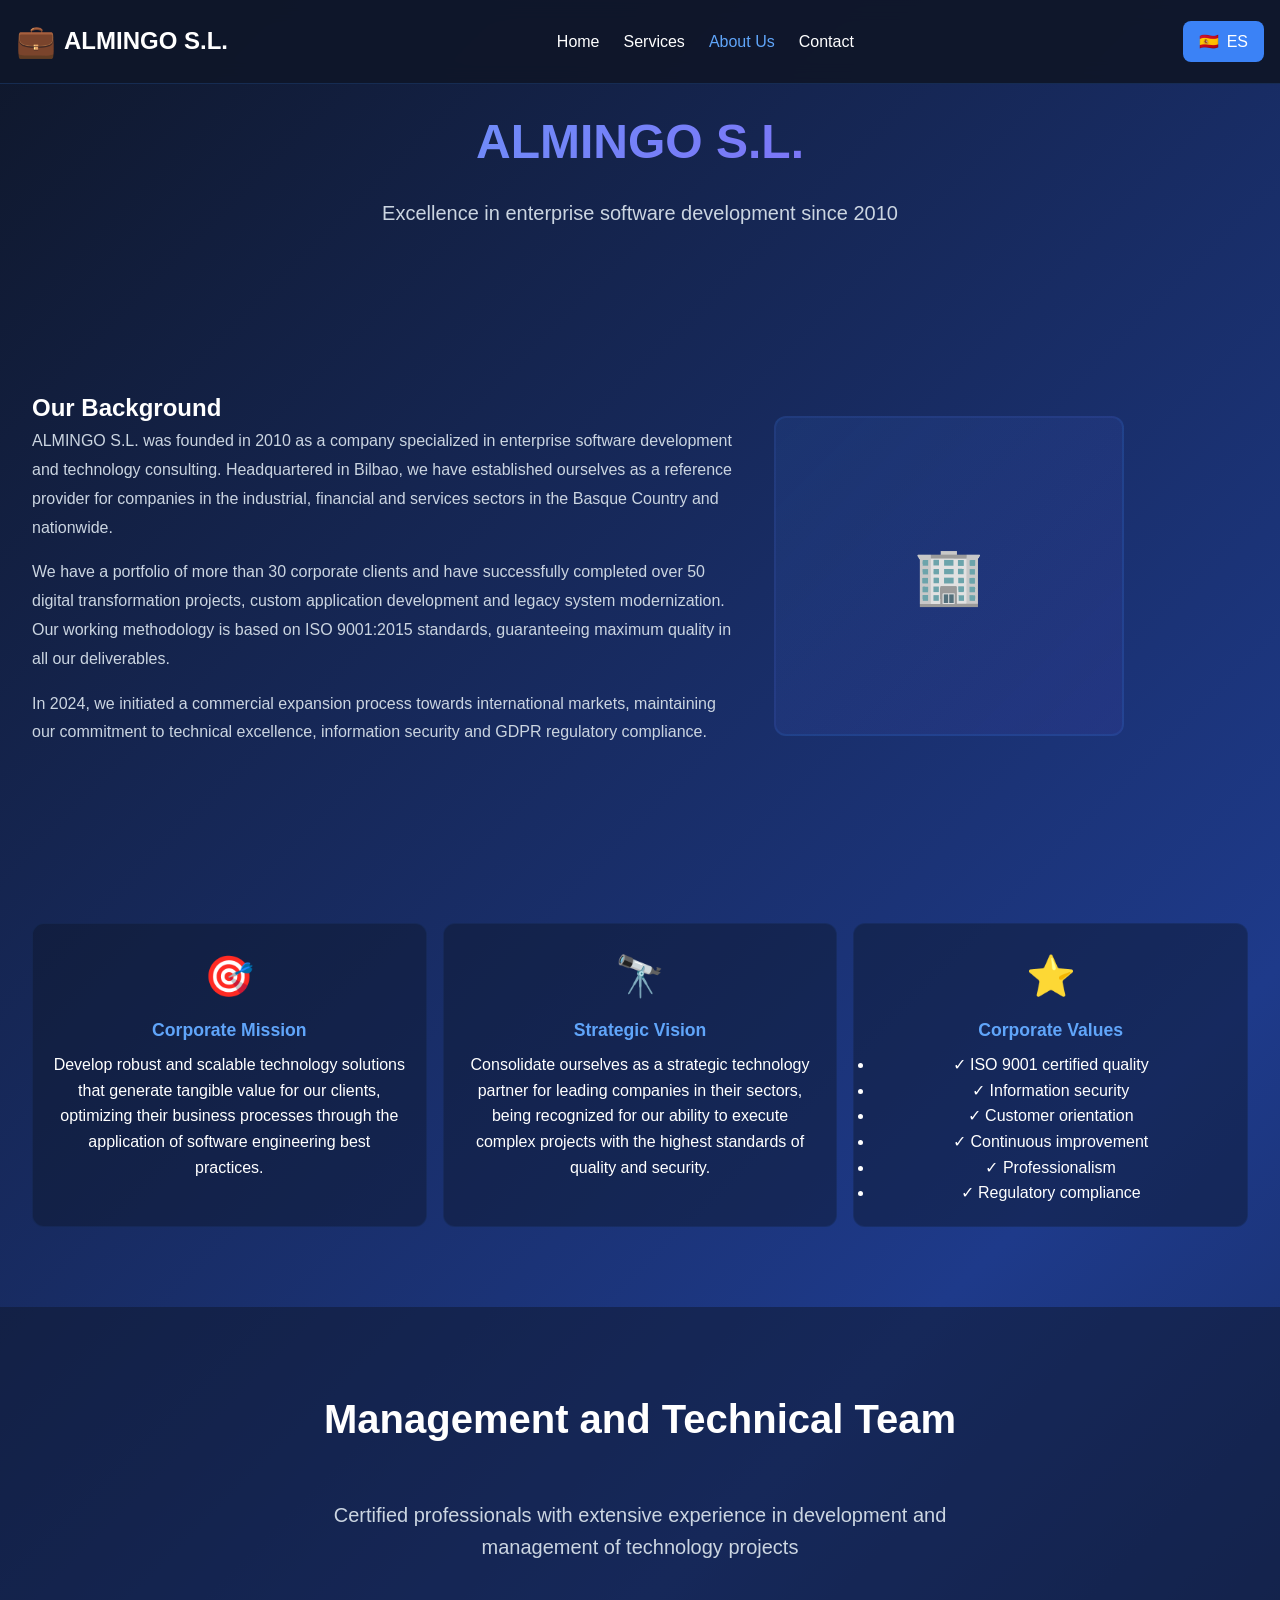
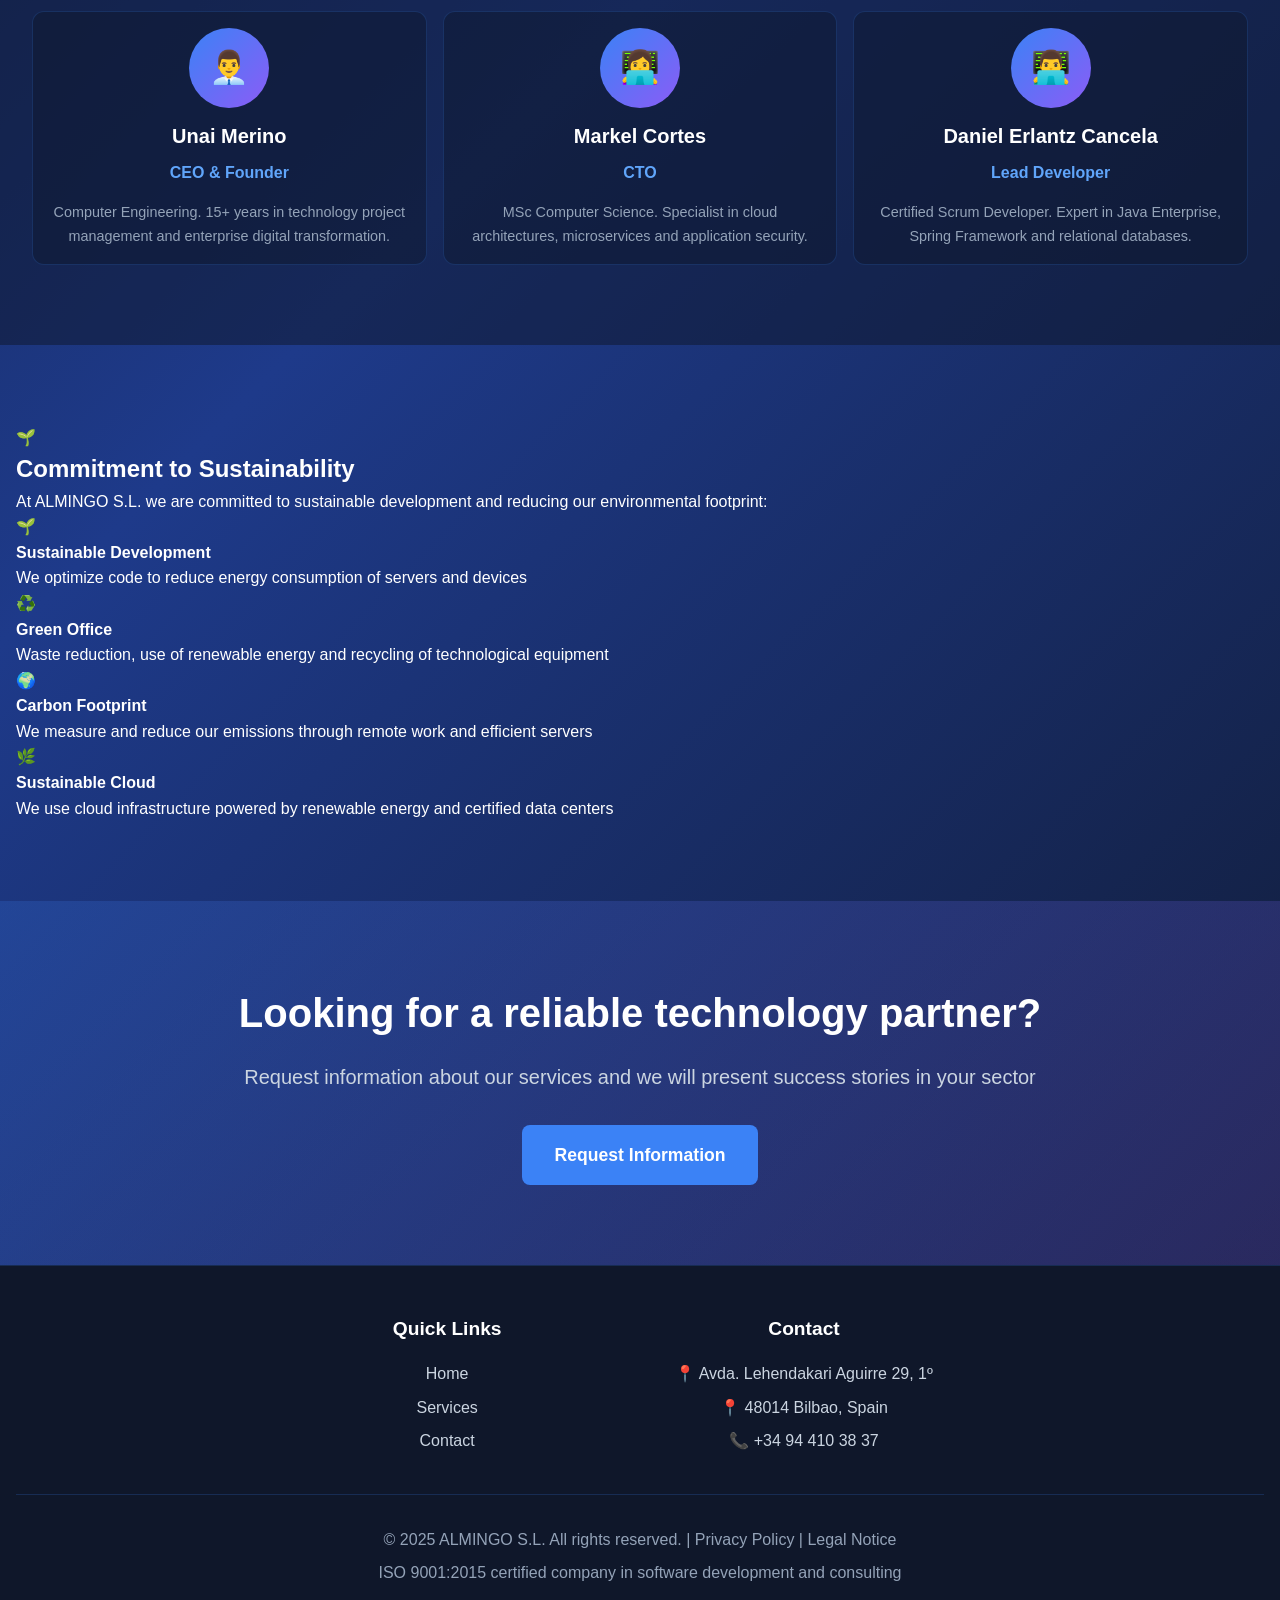
==== commit d6030913: "Contacto a sido reducido cambiado la seccion de sobre nosotros quitados los comentarios que e ido po" ====
--- a/about-us.html
+++ b/about-us.html
@@ -8,7 +8,6 @@
     <link rel="stylesheet" href="css/sobre-nosotros.css">
 </head>
 <body>
-    <!-- Header -->
     <header class="cabecera">
         <div class="contenedor-cabecera">
             <div class="logo">
@@ -30,7 +29,6 @@
         </div>
     </header>
 
-    <!-- Hero -->
     <section class="hero-sobre-nosotros">
         <div class="contenedor-hero">
             <h1 class="titulo-pagina">ALMINGO S.L.</h1>
@@ -38,7 +36,6 @@
         </div>
     </section>
 
-    <!-- Our History -->
     <section class="seccion-historia">
         <div class="contenedor-seccion">
             <div class="contenido-historia">
@@ -61,7 +58,6 @@
         </div>
     </section>
 
-    <!-- Mission, Vision & Values -->
     <section class="seccion-mvv">
         <div class="contenedor-seccion">
             <div class="rejilla-mvv">
@@ -95,7 +91,6 @@
         </div>
     </section>
 
-    <!-- Team -->
     <section class="seccion-equipo-completo">
         <div class="contenedor-seccion">
             <h2 class="titulo-seccion">Management and Technical Team</h2>
@@ -125,59 +120,6 @@
         </div>
     </section>
 
-    <!-- Technologies & Sustainability sections reuse existing class names -->
-    
-    <!-- Technologies -->
-    <section class="seccion-tecnologias">
-        <div class="contenedor-seccion">
-            <h2 class="titulo-seccion">Technologies We Master</h2>
-            <div class="grid-tecnologias">
-                <div class="categoria-tecnologia">
-                    <h3 class="titulo-categoria-tech">Frontend</h3>
-                    <div class="lista-tech">
-                        <span class="tech-badge">HTML5</span>
-                        <span class="tech-badge">CSS3</span>
-                        <span class="tech-badge">JavaScript</span>
-                        <span class="tech-badge">React</span>
-                        <span class="tech-badge">Vue.js</span>
-                        <span class="tech-badge">Angular</span>
-                    </div>
-                </div>
-                <div class="categoria-tecnologia">
-                    <h3 class="titulo-categoria-tech">Backend</h3>
-                    <div class="lista-tech">
-                        <span class="tech-badge">Java</span>
-                        <span class="tech-badge">Python</span>
-                        <span class="tech-badge">Node.js</span>
-                        <span class="tech-badge">PHP</span>
-                        <span class="tech-badge">C#</span>
-                        <span class="tech-badge">.NET</span>
-                    </div>
-                </div>
-                <div class="categoria-tecnologia">
-                    <h3 class="titulo-categoria-tech">Databases</h3>
-                    <div class="lista-tech">
-                        <span class="tech-badge">MySQL</span>
-                        <span class="tech-badge">PostgreSQL</span>
-                        <span class="tech-badge">MongoDB</span>
-                        <span class="tech-badge">Oracle</span>
-                        <span class="tech-badge">Redis</span>
-                    </div>
-                </div>
-                <div class="categoria-tecnologia">
-                    <h3 class="titulo-categoria-tech">Mobile</h3>
-                    <div class="lista-tech">
-                        <span class="tech-badge">React Native</span>
-                        <span class="tech-badge">Flutter</span>
-                        <span class="tech-badge">Swift</span>
-                        <span class="tech-badge">Kotlin</span>
-                    </div>
-                </div>
-            </div>
-        </div>
-    </section>
-
-    <!-- Commitment to Sustainability -->
     <section class="seccion-sostenibilidad">
         <div class="contenedor-seccion">
             <div class="contenido-sostenibilidad">
@@ -220,7 +162,6 @@
         </div>
     </section>
 
-    <!-- CTA -->
     <section class="seccion-cta">
         <div class="contenedor-cta">
             <h2 class="titulo-cta">Looking for a reliable technology partner?</h2>
@@ -229,7 +170,6 @@
         </div>
     </section>
 
-    <!-- Footer -->
     <footer class="pie-pagina">
         <div class="contenedor-footer">
             <div class="columna-footer">
--- a/css/style.css
+++ b/css/style.css
@@ -457,23 +457,3 @@
     color: #cbd5e1;
     line-height: 1.8;
 }
-
-/* Responsive */
-@media (max-width: 768px) {
-    .menu-navegacion {
-        display: none;
-    }
-    
-    .titulo-principal, .titulo-pagina {
-        font-size: 2rem;
-    }
-    
-    .contenedor-proyecto {
-        grid-template-columns: 1fr;
-    }
-    
-    .rejilla-caracteristicas, .rejilla-servicios, .rejilla-estadisticas,
-    .rejilla-tech-juego, .rejilla-equipo, .contenedor-contacto {
-        grid-template-columns: 1fr;
-    }
-}
--- a/css/sobre-nosotros.css
+++ b/css/sobre-nosotros.css
@@ -79,6 +79,3 @@
     font-size: 2rem; 
 }
 
-@media (max-width: 768px) {
-    .contenido-historia { grid-template-columns: 1fr; }
-}
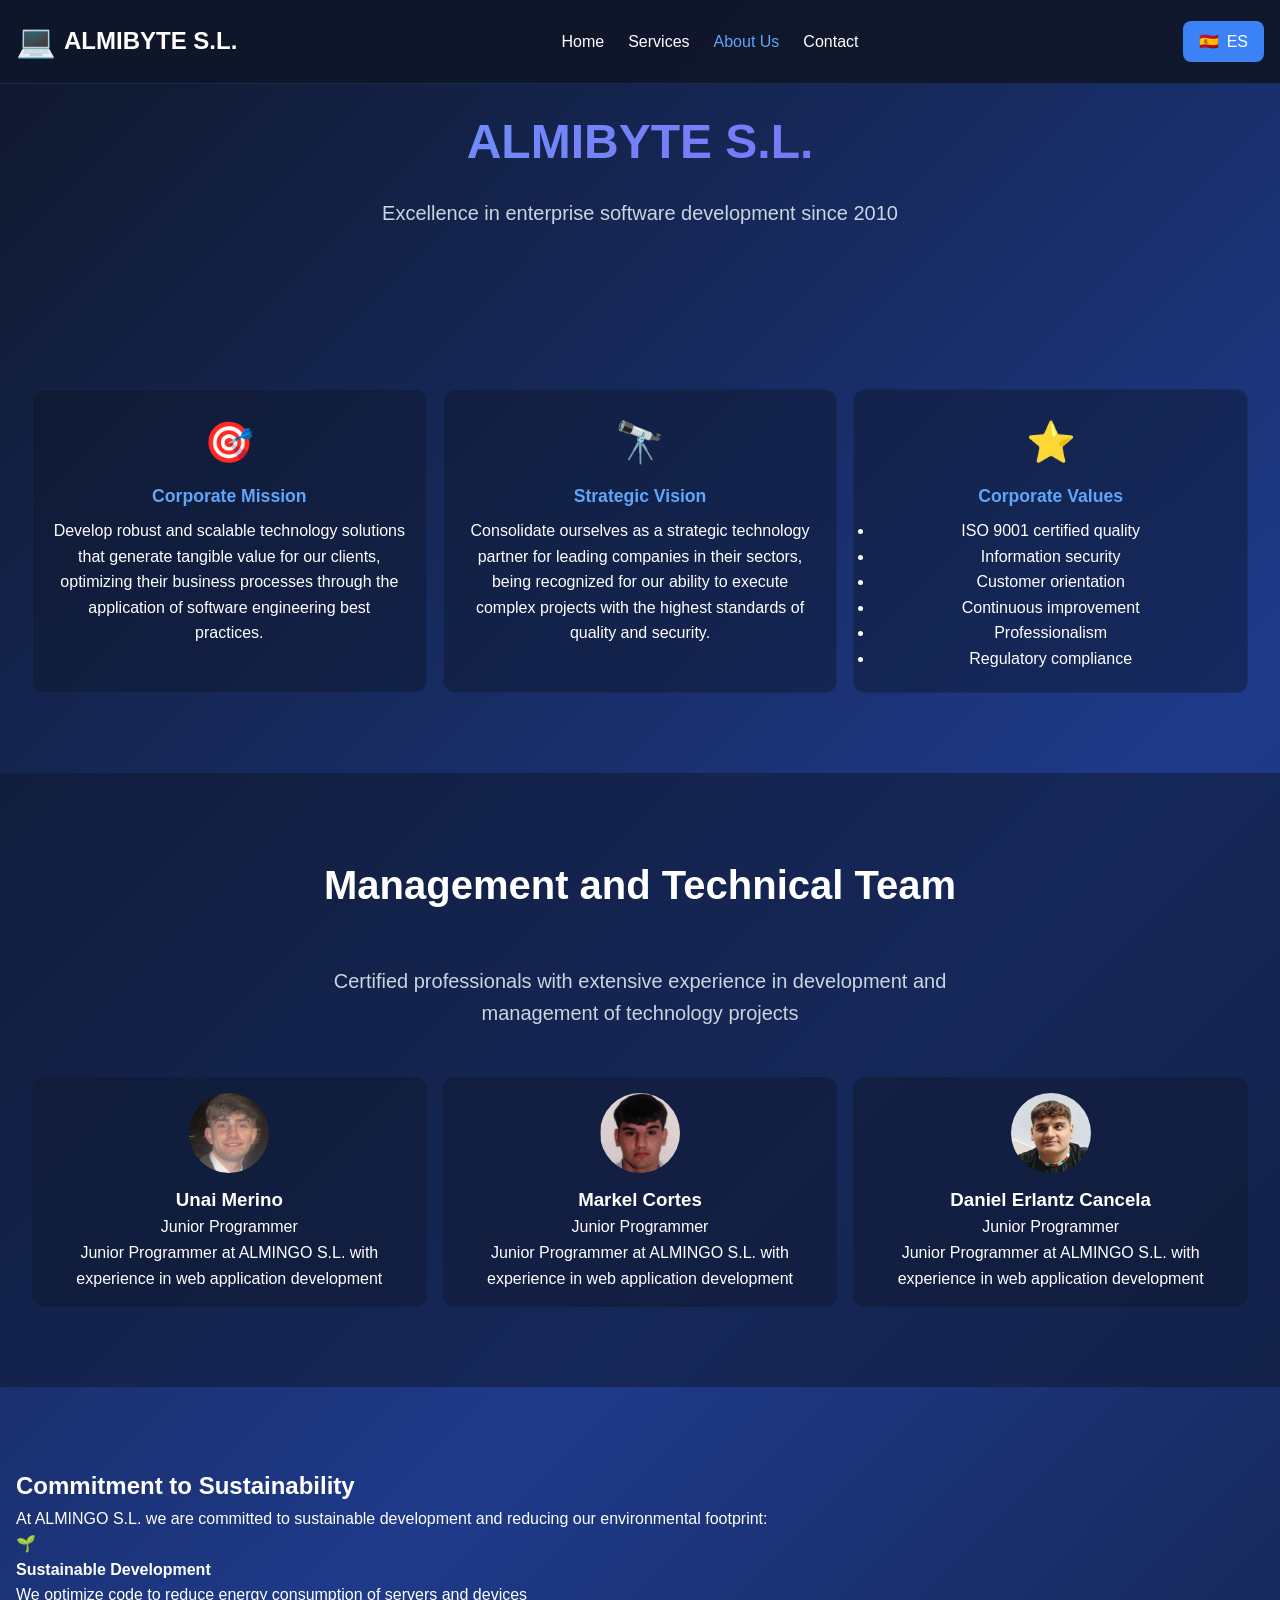
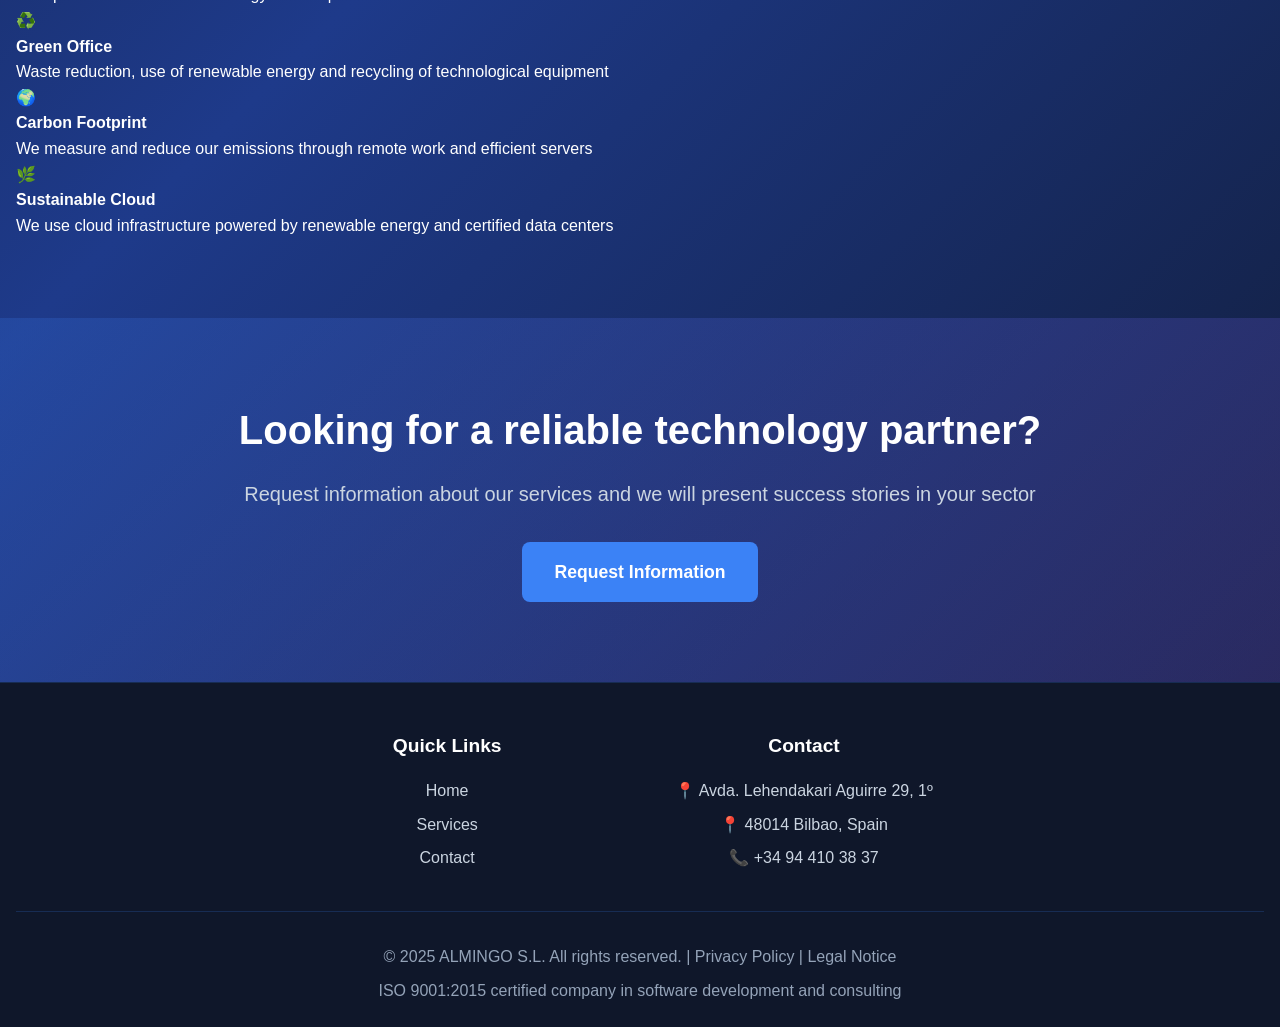
==== commit 98eae87f: "Pagina web con sus fotos elegantes" ====
--- a/about-us.html
+++ b/about-us.html
@@ -11,8 +11,8 @@
     <header class="cabecera">
         <div class="contenedor-cabecera">
             <div class="logo">
-                <span class="icono-logo">💼</span>
-                <span class="texto-logo">ALMINGO S.L.</span>
+                <span class="icono-logo">💻</span>
+                <span class="texto-logo">ALMIBYTE S.L.</span>
             </div>
             
             <nav class="menu-navegacion">
@@ -31,30 +31,8 @@
 
     <section class="hero-sobre-nosotros">
         <div class="contenedor-hero">
-            <h1 class="titulo-pagina">ALMINGO S.L.</h1>
+            <h1 class="titulo-pagina">ALMIBYTE S.L.</h1>
             <p class="subtitulo-pagina">Excellence in enterprise software development since 2010</p>
-        </div>
-    </section>
-
-    <section class="seccion-historia">
-        <div class="contenedor-seccion">
-            <div class="contenido-historia">
-                <div class="texto-historia">
-                    <h2 class="titulo-seccion-izquierda">Our Background</h2>
-                    <p class="parrafo-historia">
-                        ALMINGO S.L. was founded in 2010 as a company specialized in enterprise software development and technology consulting. Headquartered in Bilbao, we have established ourselves as a reference provider for companies in the industrial, financial and services sectors in the Basque Country and nationwide.
-                    </p>
-                    <p class="parrafo-historia">
-                        We have a portfolio of more than 30 corporate clients and have successfully completed over 50 digital transformation projects, custom application development and legacy system modernization. Our working methodology is based on ISO 9001:2015 standards, guaranteeing maximum quality in all our deliverables.
-                    </p>
-                    <p class="parrafo-historia">
-                        In 2024, we initiated a commercial expansion process towards international markets, maintaining our commitment to technical excellence, information security and GDPR regulatory compliance.
-                    </p>
-                </div>
-                <div class="imagen-historia">
-                    <div class="placeholder-historia">🏢</div>
-                </div>
-            </div>
         </div>
     </section>
 
@@ -79,12 +57,12 @@
                     <div class="icono-mvv">⭐</div>
                     <h3 class="titulo-mvv">Corporate Values</h3>
                     <ul class="lista-valores">
-                        <li>✓ ISO 9001 certified quality</li>
-                        <li>✓ Information security</li>
-                        <li>✓ Customer orientation</li>
-                        <li>✓ Continuous improvement</li>
-                        <li>✓ Professionalism</li>
-                        <li>✓ Regulatory compliance</li>
+                        <li> ISO 9001 certified quality</li>
+                        <li> Information security</li>
+                        <li> Customer orientation</li>
+                        <li> Continuous improvement</li>
+                        <li> Professionalism</li>
+                        <li> Regulatory compliance</li>
                     </ul>
                 </div>
             </div>
@@ -99,22 +77,22 @@
             </p>
             <div class="rejilla-equipo">
                 <div class="tarjeta-miembro">
-                    <div class="foto-miembro">👨‍💼</div>
+                    <div class="foto-miembro"><img src="fotos/Merino.jpg" alt="Unai Merino"></div>
                     <h3 class="nombre-miembro">Unai Merino</h3>
-                    <p class="cargo-miembro">CEO & Founder</p>
-                    <p class="descripcion-miembro">Computer Engineering. 15+ years in technology project management and enterprise digital transformation.</p>
+                    <p class="cargo-miembro">Junior Programmer</p>
+                    <p class="descripcion-miembro">Junior Programmer at ALMINGO S.L. with experience in web application development</p>
                 </div>
                 <div class="tarjeta-miembro">
-                    <div class="foto-miembro">👩‍💻</div>
+                    <div class="foto-miembro"><img src="fotos/Markel.png" alt="Markel Cortes"></div>
                     <h3 class="nombre-miembro">Markel Cortes</h3>
-                    <p class="cargo-miembro">CTO</p>
-                    <p class="descripcion-miembro">MSc Computer Science. Specialist in cloud architectures, microservices and application security.</p>
+                    <p class="cargo-miembro">Junior Programmer</p>
+                    <p class="descripcion-miembro">Junior Programmer at ALMINGO S.L. with experience in web application development</p>
                 </div>
                 <div class="tarjeta-miembro">
-                    <div class="foto-miembro">👨‍💻</div>
+                    <div class="foto-miembro"><img src="fotos/Dani.jpg" alt="Daniel Erlantz"></div>
                     <h3 class="nombre-miembro">Daniel Erlantz Cancela</h3>
-                    <p class="cargo-miembro">Lead Developer</p>
-                    <p class="descripcion-miembro">Certified Scrum Developer. Expert in Java Enterprise, Spring Framework and relational databases.</p>
+                    <p class="cargo-miembro">Junior Programmer</p>
+                    <p class="descripcion-miembro">Junior Programmer at ALMINGO S.L. with experience in web application development</p>
                 </div>
             </div>
         </div>
@@ -123,7 +101,7 @@
     <section class="seccion-sostenibilidad">
         <div class="contenedor-seccion">
             <div class="contenido-sostenibilidad">
-                <div class="icono-sostenibilidad">🌱</div>
+    
                 <h2 class="titulo-sostenibilidad">Commitment to Sustainability</h2>
                 <p class="texto-sostenibilidad">
                     At ALMINGO S.L. we are committed to sustainable development and reducing our environmental footprint:
--- a/css/style.css
+++ b/css/style.css
@@ -12,7 +12,6 @@
     min-height: 100vh;
 }
 
-/* Header */
 .cabecera {
     position: fixed;
     top: 0;
@@ -76,8 +75,7 @@
     transform: scale(1.05);
 }
 
-/* Hero */
-.seccion-hero, .hero-servicios, .hero-contacto, .hero-sobre-nosotros, .hero-juego {
+.seccion-hero, .hero-servicios, .hero-contacto, .hero-sobre-nosotros {
     padding: 8rem 1rem 5rem;
     text-align: center;
 }
@@ -104,7 +102,7 @@
     flex-wrap: wrap;
 }
 
-.boton-principal, .boton-cta, .boton-proyecto, .boton-enviar {
+.boton-principal, .boton-cta, .boton-enviar {
     background: #3b82f6;
     color: #ffffff;
     padding: 1rem 2rem;
@@ -114,43 +112,15 @@
     font-weight: 600;
     text-decoration: none;
     display: inline-block;
-    cursor: pointer;
-    transition: 0.3s;
-}
-
-.boton-principal:hover, .boton-cta:hover, .boton-proyecto:hover, .boton-enviar:hover {
-    background: #2563eb;
-    transform: scale(1.05);
-}
-
-.boton-secundario {
-    background: transparent;
-    border: 2px solid #3b82f6;
-    color: #ffffff;
-    padding: 1rem 2rem;
-    border-radius: 0.5rem;
-    font-size: 1.1rem;
-    font-weight: 600;
-    text-decoration: none;
-    display: inline-block;
-    transition: 0.3s;
-}
-
-.boton-secundario:hover {
-    background: #3b82f6;
-}
-
-.insignia-proyecto {
-    display: inline-block;
-    background: linear-gradient(135deg, #f59e0b, #ef4444);
-    padding: 0.5rem 1rem;
-    border-radius: 0.5rem;
-    font-size: 0.9rem;
-    font-weight: 600;
-    margin-bottom: 1rem;
-}
-
-/* Secciones */
+    cursor: pointer;                                                                                            
+    transition: 0.3s;
+}
+
+.boton-principal:hover, .boton-cta:hover, .boton-enviar:hover {
+    background: #2563eb;    
+     transform: scale(1.05);
+}
+
 .contenedor-seccion, .contenedor-hero {
     max-width: 1280px;
     margin: 0 auto;
@@ -181,19 +151,13 @@
     background: rgba(15, 23, 42, 0.5);
 }
 
-/* Rejillas */
-.rejilla-caracteristicas, .rejilla-servicios, .rejilla-estadisticas,
-.rejilla-tech-juego, .rejilla-aspectos, .rejilla-preguntas, .rejilla-equipo,
-.rejilla-mvv, .rejilla-proceso, .rejilla-faq {
+.rejilla-caracteristicas, .rejilla-estadisticas, .rejilla-proceso {
     display: grid;
     grid-template-columns: repeat(auto-fit, minmax(250px, 1fr));
     gap: 2rem;
 }
 
-/* Tarjetas */
-.tarjeta-caracteristica, .tarjeta-servicio, .tarjeta-estadistica,
-.tarjeta-tech-juego, .tarjeta-aspecto, .tarjeta-pregunta, .tarjeta-miembro,
-.tarjeta-mvv, .paso-proceso, .tarjeta-faq {
+.tarjeta-caracteristica, .tarjeta-estadistica, .paso-proceso {
     background: rgba(15, 23, 42, 0.5);
     padding: 2rem;
     border-radius: 1rem;
@@ -201,87 +165,25 @@
     transition: 0.3s;
 }
 
-.tarjeta-caracteristica:hover, .tarjeta-servicio:hover, .tarjeta-estadistica:hover,
-.tarjeta-tech-juego:hover, .tarjeta-aspecto:hover, .tarjeta-pregunta:hover,
-.tarjeta-miembro:hover, .paso-proceso:hover, .tarjeta-faq:hover {
+.tarjeta-caracteristica:hover, .tarjeta-estadistica:hover, .paso-proceso:hover {
     transform: translateY(-5px);
     border-color: #3b82f6;
 }
 
-.icono-caracteristica, .icono-mvv, .icono-tech-juego {
+.icono-caracteristica {
     font-size: 3rem;
     margin-bottom: 1rem;
 }
 
-.tarjeta-caracteristica h3, .tarjeta-servicio h3 {
-    font-size: 1.25rem;
-    margin-bottom: 0.5rem;
-}
-
-.tarjeta-caracteristica p, .tarjeta-servicio p {
+.tarjeta-caracteristica h3 {
+    font-size: 1.25rem;
+    margin-bottom: 0.5rem;
+}
+
+.tarjeta-caracteristica p {
     color: #94a3b8;
 }
 
-/* Proyecto Destacado */
-.seccion-proyecto-destacado {
-    background: rgba(15, 23, 42, 0.5);
-}
-
-.contenedor-proyecto {
-    display: grid;
-    grid-template-columns: 1fr 1fr;
-    gap: 3rem;
-    align-items: center;
-}
-
-.etiqueta-proyecto {
-    display: inline-block;
-    background: linear-gradient(135deg, #3b82f6, #8b5cf6);
-    padding: 0.5rem 1rem;
-    border-radius: 0.5rem;
-    font-size: 0.9rem;
-    font-weight: 600;
-    margin-bottom: 1rem;
-}
-
-.titulo-proyecto {
-    font-size: 2.5rem;
-    margin-bottom: 1rem;
-}
-
-.descripcion-proyecto {
-    font-size: 1.1rem;
-    color: #cbd5e1;
-    margin-bottom: 1.5rem;
-    line-height: 1.8;
-}
-
-.lista-beneficios {
-    list-style: none;
-    margin: 1.5rem 0;
-}
-
-.lista-beneficios li {
-    padding: 0.5rem 0;
-    font-size: 1.1rem;
-    color: #cbd5e1;
-}
-
-.placeholder-imagen {
-    width: 100%;
-    max-width: 400px;
-    height: 400px;
-    background: linear-gradient(135deg, rgba(59, 130, 246, 0.2), rgba(139, 92, 246, 0.2));
-    border-radius: 1rem;
-    display: flex;
-    align-items: center;
-    justify-content: center;
-    font-size: 8rem;
-    border: 2px solid rgba(59, 130, 246, 0.2);
-    margin: 0 auto;
-}
-
-/* Estadísticas */
 .numero-estadistica {
     font-size: 3rem;
     font-weight: bold;
@@ -297,7 +199,6 @@
     color: #cbd5e1;
 }
 
-/* CTA */
 .seccion-cta {
     background: linear-gradient(135deg, rgba(59, 130, 246, 0.2), rgba(139, 92, 246, 0.2));
     text-align: center;
@@ -320,7 +221,6 @@
     margin-bottom: 2rem;
 }
 
-/* Footer */
 .pie-pagina {
     background: #0f172a;
     padding: 3rem 1rem 1rem;
@@ -387,39 +287,6 @@
     margin-bottom: 0.5rem;
 }
 
-/* Equipo */
-.foto-miembro {
-    width: 100px;
-    height: 100px;
-    background: linear-gradient(135deg, #3b82f6, #8b5cf6);
-    border-radius: 50%;
-    display: flex;
-    align-items: center;
-    justify-content: center;
-    font-size: 3rem;
-    margin: 0 auto 1rem;
-}
-
-.nombre-miembro {
-    font-size: 1.25rem;
-    margin-bottom: 0.5rem;
-    text-align: center;
-}
-
-.cargo-miembro {
-    color: #60a5fa;
-    font-weight: 600;
-    margin-bottom: 1rem;
-    text-align: center;
-}
-
-.descripcion-miembro {
-    color: #94a3b8;
-    font-size: 0.9rem;
-    text-align: center;
-}
-
-/* Proceso */
 .numero-paso {
     width: 60px;
     height: 60px;
@@ -444,16 +311,4 @@
 
 .paso-proceso p {
     color: #94a3b8;
-}
-
-/* FAQ */
-.pregunta-faq {
-    font-size: 1.2rem;
-    color: #60a5fa;
-    margin-bottom: 1rem;
-}
-
-.respuesta-faq {
-    color: #cbd5e1;
-    line-height: 1.8;
-}
+}
--- a/css/sobre-nosotros.css
+++ b/css/sobre-nosotros.css
@@ -1,4 +1,3 @@
-/* Minimal page-specific styles for Sobre Nosotros / About Us */
 .hero-sobre-nosotros {
     padding: 6.5rem 1rem 3rem;
     text-align: center;
@@ -14,68 +13,84 @@
     padding: 0 1rem;
 }
 
-.parrafo-historia { color: #cbd5e1; line-height: 1.8; margin-bottom: 1rem; }
+.parrafo-historia {
+    color: #cbd5e1;
+    line-height: 1.8;
+    margin-bottom: 1rem;
+}
 
 .placeholder-historia {
     width: 100%;
     max-width: 350px;
     height: 320px;
-    background: linear-gradient(135deg, rgba(59,130,246,0.12), rgba(139,92,246,0.08));
+    background: linear-gradient(135deg, rgba(59, 130, 246, 0.12), rgba(139, 92, 246, 0.08));
     border-radius: 0.75rem;
     display: flex;
     align-items: center;
     justify-content: center;
     font-size: 3.5rem;
-    border: 2px solid rgba(59,130,246,0.12);
+    border: 2px solid rgba(59, 130, 246, 0.12);
 }
 
-.rejilla-mvv { 
+.rejilla-mvv {
     display: grid;
-    grid-template-columns: repeat(auto-fit,minmax(220px,1fr));
-    gap: 1rem; max-width:1280px; 
-    margin:0 auto; 
-    padding:0 1rem; 
+    grid-template-columns: repeat(auto-fit, minmax(220px, 1fr));
+    gap: 1rem;
+    max-width: 1280px;
+    margin: 0 auto;
+    padding: 0 1rem;
 }
+
 .tarjeta-mvv {
-     background: rgba(15,23,42,0.45); 
-     padding: 1.25rem; 
-     border-radius: 0.75rem; 
-     border: 1px solid rgba(59,130,246,0.08); 
-     text-align:center; 
-    }
+    background: rgba(15, 23, 42, 0.45);
+    padding: 1.25rem;
+    border-radius: 0.75rem;
+    border: 1px solid rgba(59, 130, 246, 0.08);
+    text-align: center;
+}
+
 .icono-mvv {
-     font-size: 2.5rem; 
-     margin-bottom: 0.5rem; 
-    }
+    font-size: 2.5rem;
+    margin-bottom: 0.5rem;
+}
+
 .titulo-mvv {
-     font-size: 1.1rem; 
-     margin-bottom: 0.5rem; 
-     color: #60a5fa; 
-    }
+    font-size: 1.1rem;
+    margin-bottom: 0.5rem;
+    color: #60a5fa;
+}
 
 .rejilla-equipo {
-     display: grid; 
-     grid-template-columns: repeat(auto-fit,minmax(220px,1fr)); 
-     gap: 1rem; 
-     max-width:1280px; 
-     margin:0 auto; 
-     padding:0 1rem; 
-    }
-.tarjeta-miembro { 
-    background: rgba(15,23,42,0.45); 
-    padding: 1rem; 
-    border-radius: 0.75rem; 
-    text-align:center; 
-}
-.foto-miembro { 
-    width: 80px; 
-    height: 80px; 
-    border-radius: 50%; 
-    display:flex; 
-    align-items:center; 
-    justify-content:center; 
-    margin: 0 auto 0.75rem; 
-    background: linear-gradient(135deg,#3b82f6,#8b5cf6); 
-    font-size: 2rem; 
+    display: grid;
+    grid-template-columns: repeat(auto-fit, minmax(220px, 1fr));
+    gap: 1rem;
+    max-width: 1280px;
+    margin: 0 auto;
+    padding: 0 1rem;
 }
 
+.tarjeta-miembro {
+    background: rgba(15, 23, 42, 0.45);
+    padding: 1rem;
+    border-radius: 0.75rem;
+    text-align: center;
+}
+
+.foto-miembro {
+    width: 80px;
+    height: 80px;
+    border-radius: 50%;
+    display: flex;
+    align-items: center;
+    justify-content: center;
+    margin: 0 auto 0.75rem;
+    background: linear-gradient(135deg, #3b82f6, #8b5cf6);
+    font-size: 2rem;
+    overflow: hidden;
+}
+
+.foto-miembro img {
+    width: 100%;
+    height: 100%;
+    object-fit: cover;
+}
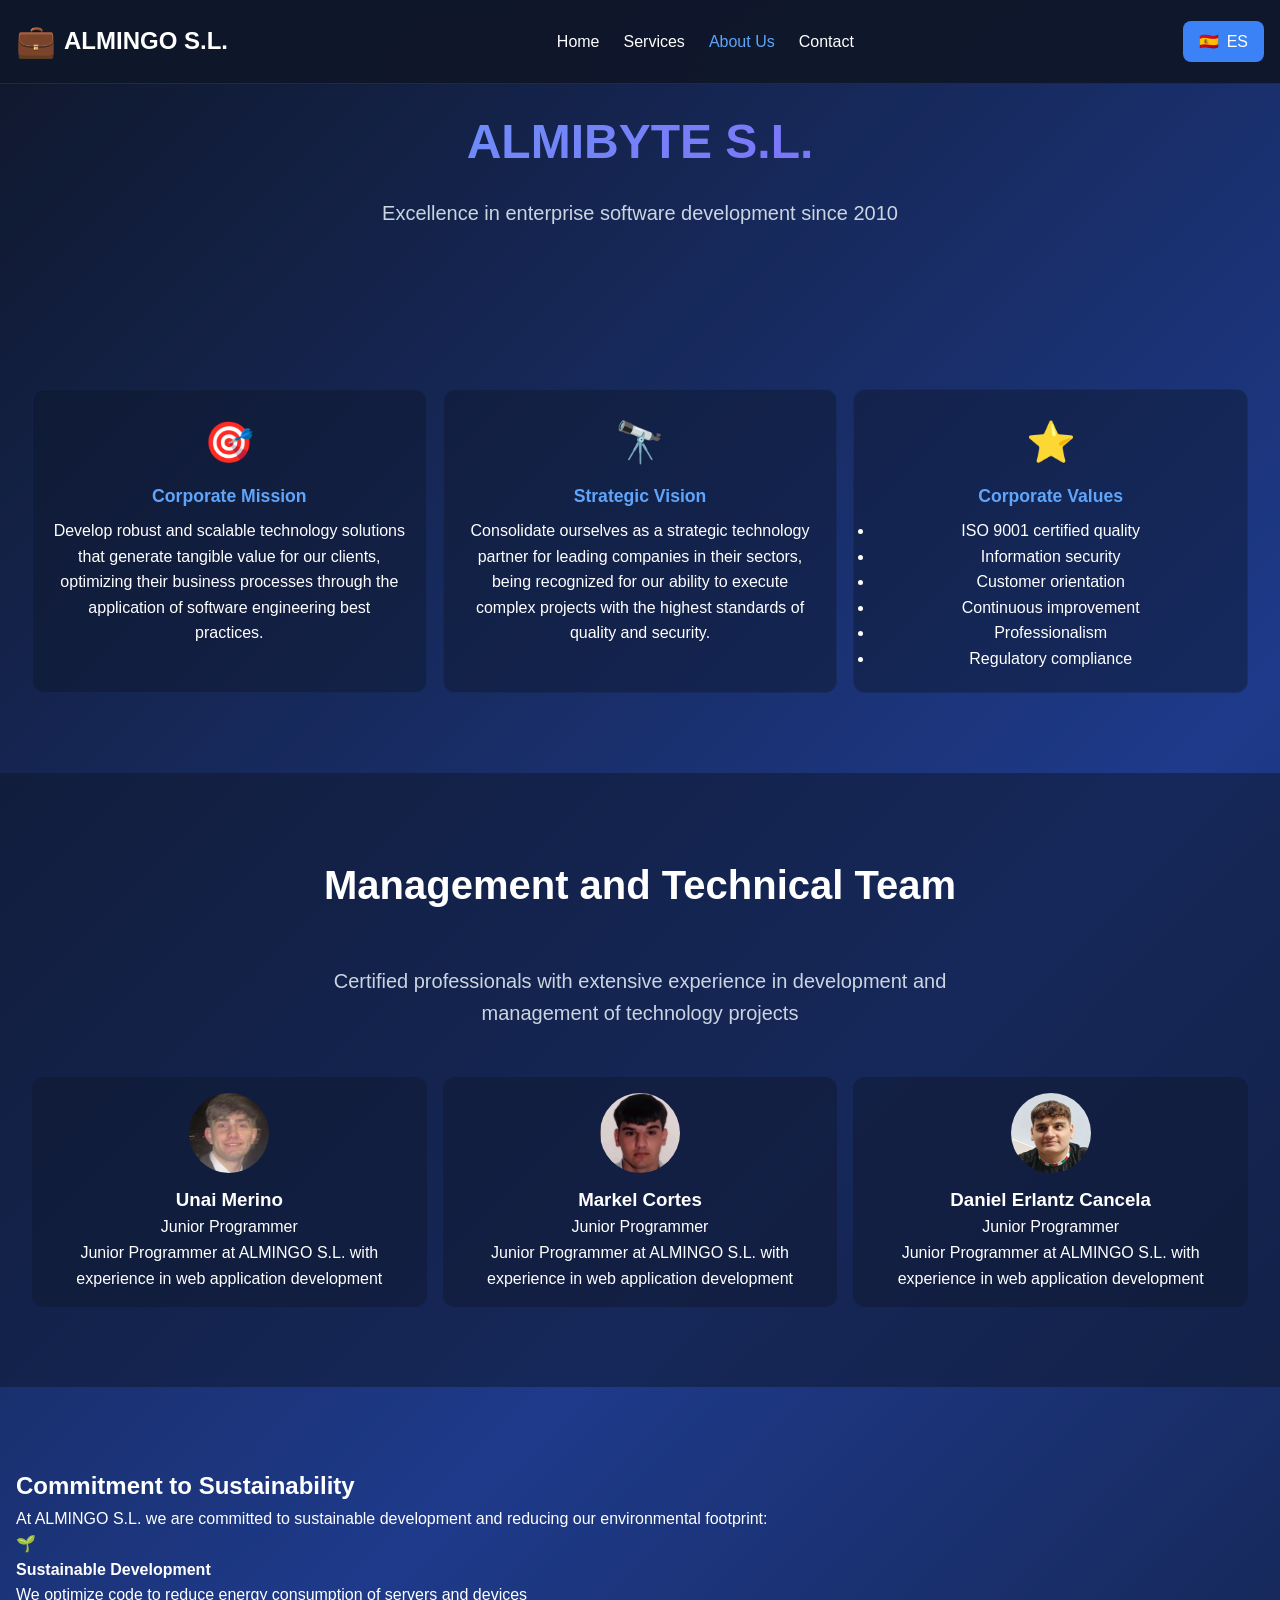
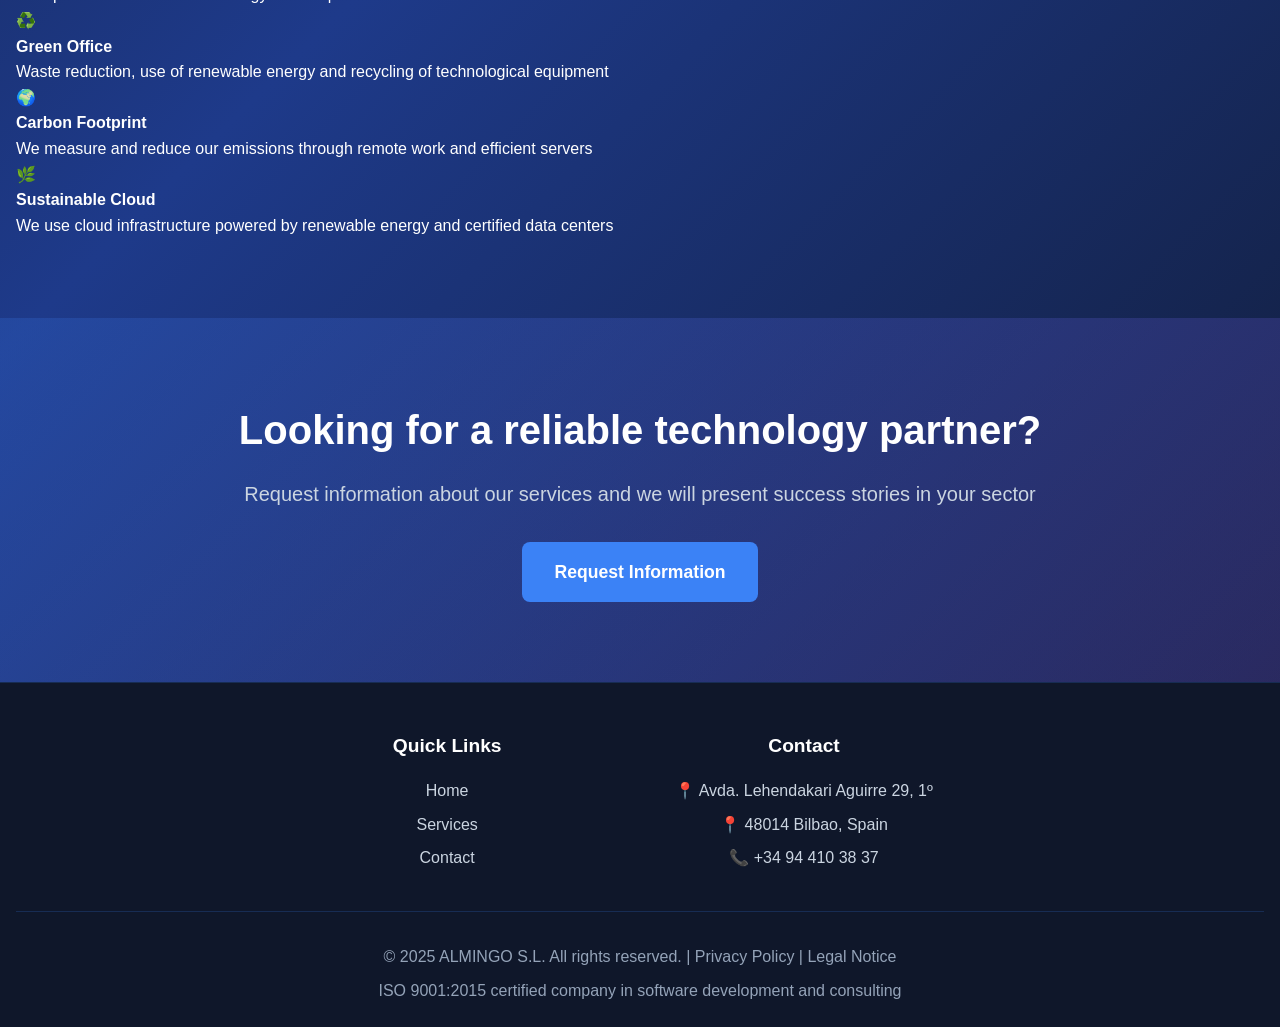
==== commit a2d54fa0: "merge solucionado" ====
--- a/about-us.html
+++ b/about-us.html
@@ -11,8 +11,8 @@
     <header class="cabecera">
         <div class="contenedor-cabecera">
             <div class="logo">
-                <span class="icono-logo">💻</span>
-                <span class="texto-logo">ALMIBYTE S.L.</span>
+                <span class="icono-logo">💼</span>
+                <span class="texto-logo">ALMINGO S.L.</span>
             </div>
             
             <nav class="menu-navegacion">
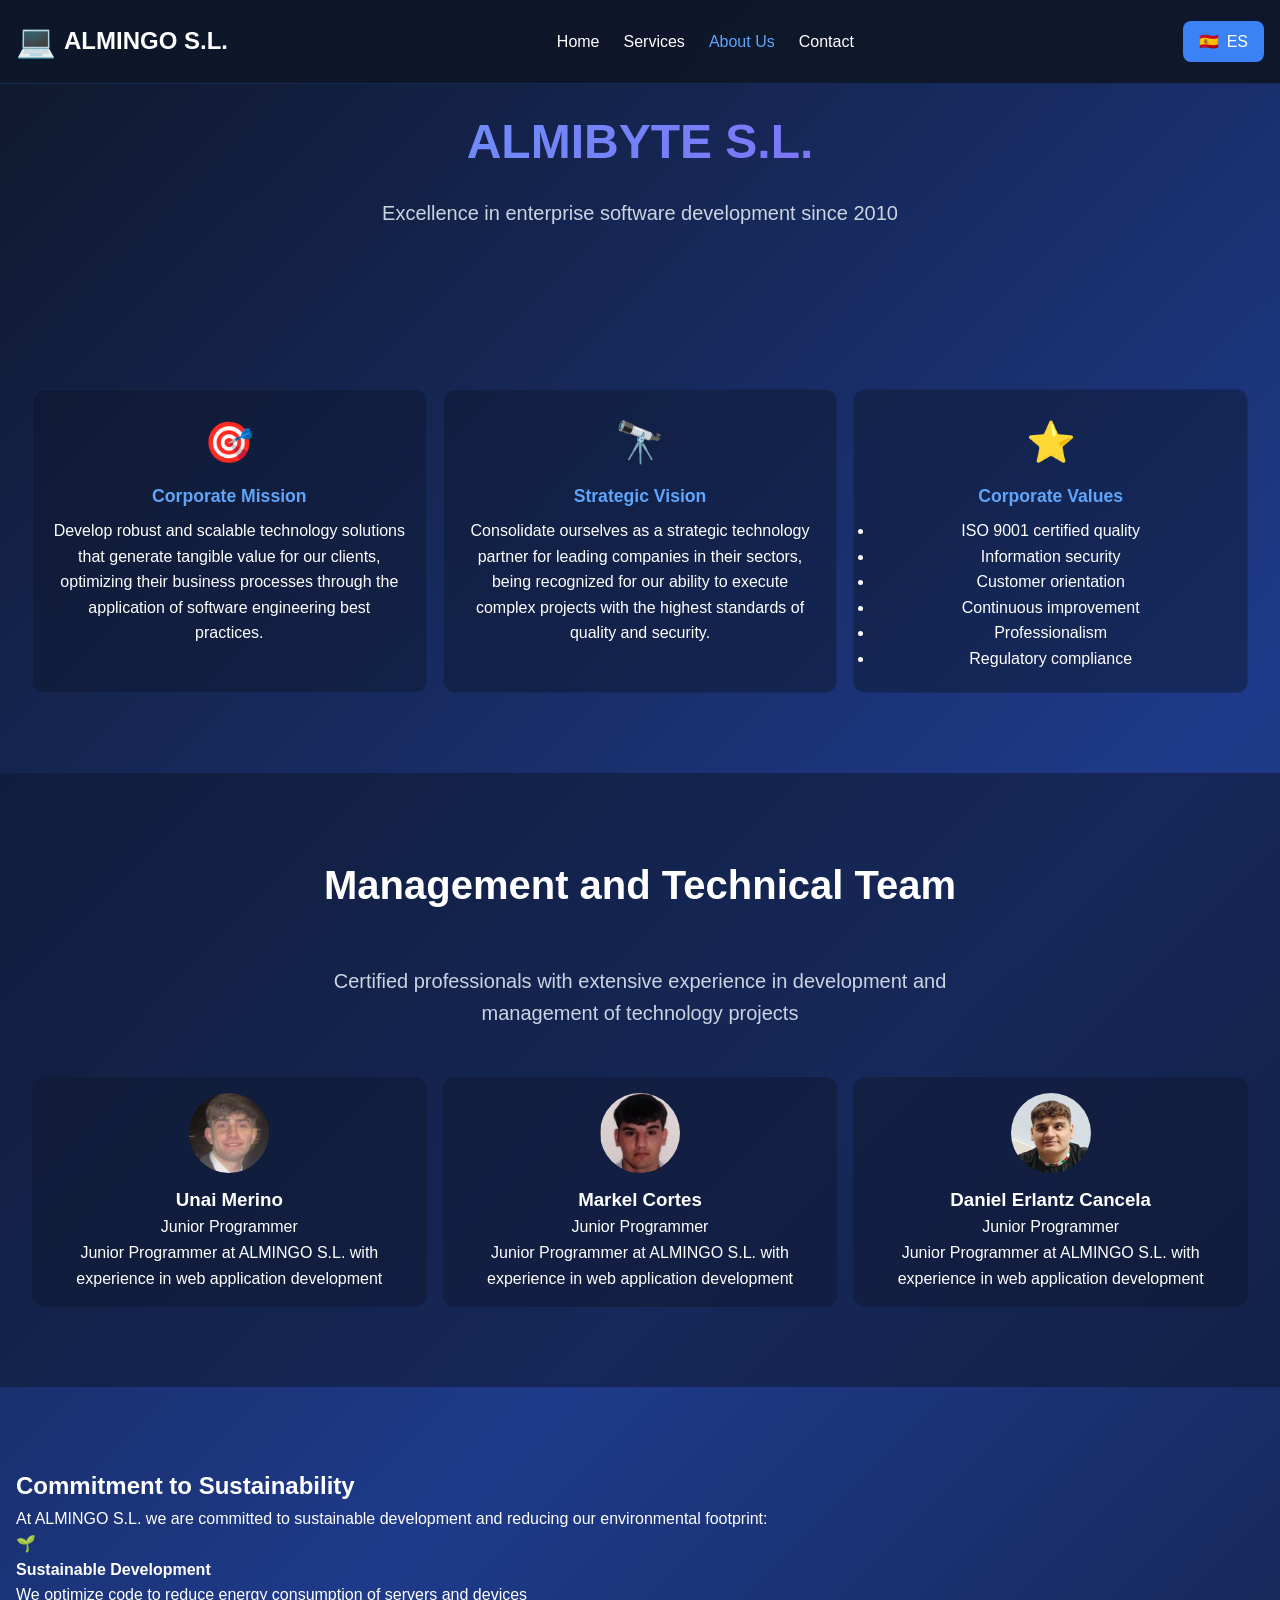
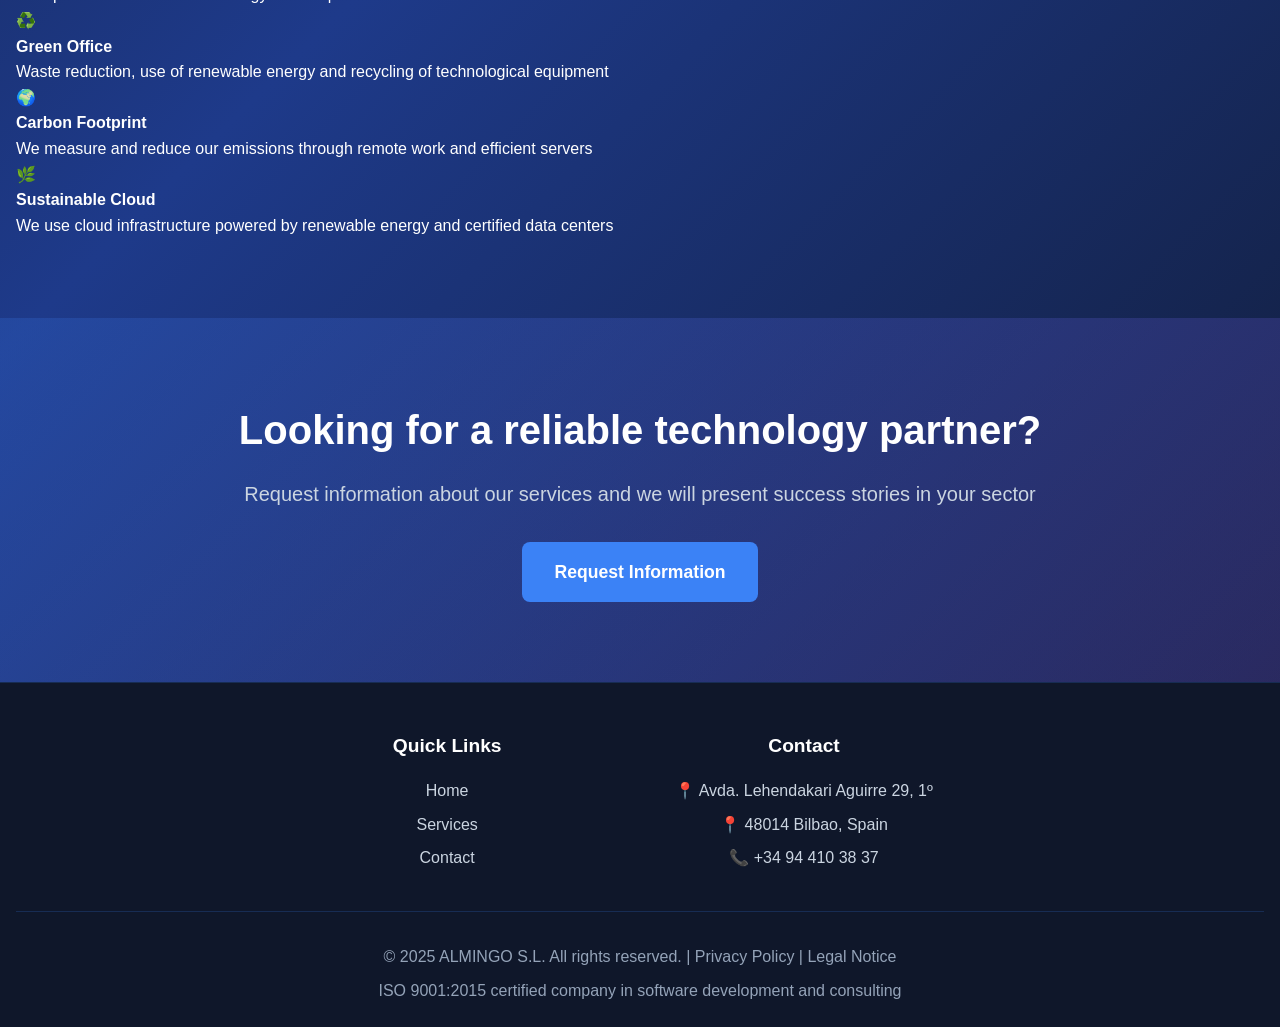
==== commit a6a264a1: "Animaciones metidas y sevicios actaulizado" ====
--- a/about-us.html
+++ b/about-us.html
@@ -11,7 +11,7 @@
     <header class="cabecera">
         <div class="contenedor-cabecera">
             <div class="logo">
-                <span class="icono-logo">💼</span>
+                <span class="icono-logo">💻</span>
                 <span class="texto-logo">ALMINGO S.L.</span>
             </div>
             
--- a/css/style.css
+++ b/css/style.css
@@ -173,6 +173,7 @@
 .icono-caracteristica {
     font-size: 3rem;
     margin-bottom: 1rem;
+    text-align: center;
 }
 
 .tarjeta-caracteristica h3 {
@@ -311,4 +312,138 @@
 
 .paso-proceso p {
     color: #94a3b8;
-}+}
+/* Animaciones de Scroll - Solo CSS */
+@keyframes fadeInUp {
+    from {
+        opacity: 0;
+        transform: translateY(50px);
+    }
+    to {
+        opacity: 1;
+        transform: translateY(0);
+    }
+}
+
+@keyframes fadeInLeft {
+    from {
+        opacity: 0;
+        transform: translateX(-50px);
+    }
+    to {
+        opacity: 1;
+        transform: translateX(0);
+    }
+}
+
+@keyframes fadeInRight {
+    from {
+        opacity: 0;
+        transform: translateX(50px);
+    }
+    to {
+        opacity: 1;
+        transform: translateX(0);
+    }
+}
+
+@keyframes fadeInScale {
+    from {
+        opacity: 0;
+        transform: scale(0.8);
+    }
+    to {
+        opacity: 1;
+        transform: scale(1);
+    }
+}
+
+/* Aplicar animaciones a elementos */
+.tarjeta-caracteristica {
+    animation: fadeInUp 0.8s ease forwards;
+    opacity: 0;
+}
+
+.tarjeta-caracteristica:nth-child(1) {
+    animation-delay: 0.1s;
+}
+
+.tarjeta-caracteristica:nth-child(2) {
+    animation-delay: 0.3s;
+}
+
+.tarjeta-caracteristica:nth-child(3) {
+    animation-delay: 0.5s;
+}
+
+.tarjeta-caracteristica:nth-child(4) {
+    animation-delay: 0.7s;
+}
+
+.tarjeta-estadistica {
+    animation: fadeInScale 0.8s ease forwards;
+    opacity: 0;
+}
+
+.tarjeta-estadistica:nth-child(1) {
+    animation-delay: 0.2s;
+}
+
+.tarjeta-estadistica:nth-child(2) {
+    animation-delay: 0.4s;
+}
+
+.tarjeta-estadistica:nth-child(3) {
+    animation-delay: 0.6s;
+}
+
+.tarjeta-estadistica:nth-child(4) {
+    animation-delay: 0.8s;
+}
+
+.titulo-seccion {
+    animation: fadeInScale 1s ease forwards;
+    opacity: 0;
+}
+
+.paso-proceso {
+    animation: fadeInUp 0.8s ease forwards;
+    opacity: 0;
+}
+
+.paso-proceso:nth-child(1) {
+    animation-delay: 0.2s;
+}
+
+.paso-proceso:nth-child(2) {
+    animation-delay: 0.4s;
+}
+
+.paso-proceso:nth-child(3) {
+    animation-delay: 0.6s;
+}
+
+.paso-proceso:nth-child(4) {
+    animation-delay: 0.8s;
+}
+
+/* Animaci�n para el logo ALMIBYTE */
+@keyframes fadeInLogo {
+    from {
+        opacity: 0;
+        transform: translateX(-30px);
+    }
+    to {
+        opacity: 1;
+        transform: translateX(0);
+    }
+}
+
+.logo {
+    animation: fadeInLogo 1s ease forwards;
+}
+
+.icono-logo {
+    animation: fadeInScale 1s ease forwards;
+    display: inline-block;
+}
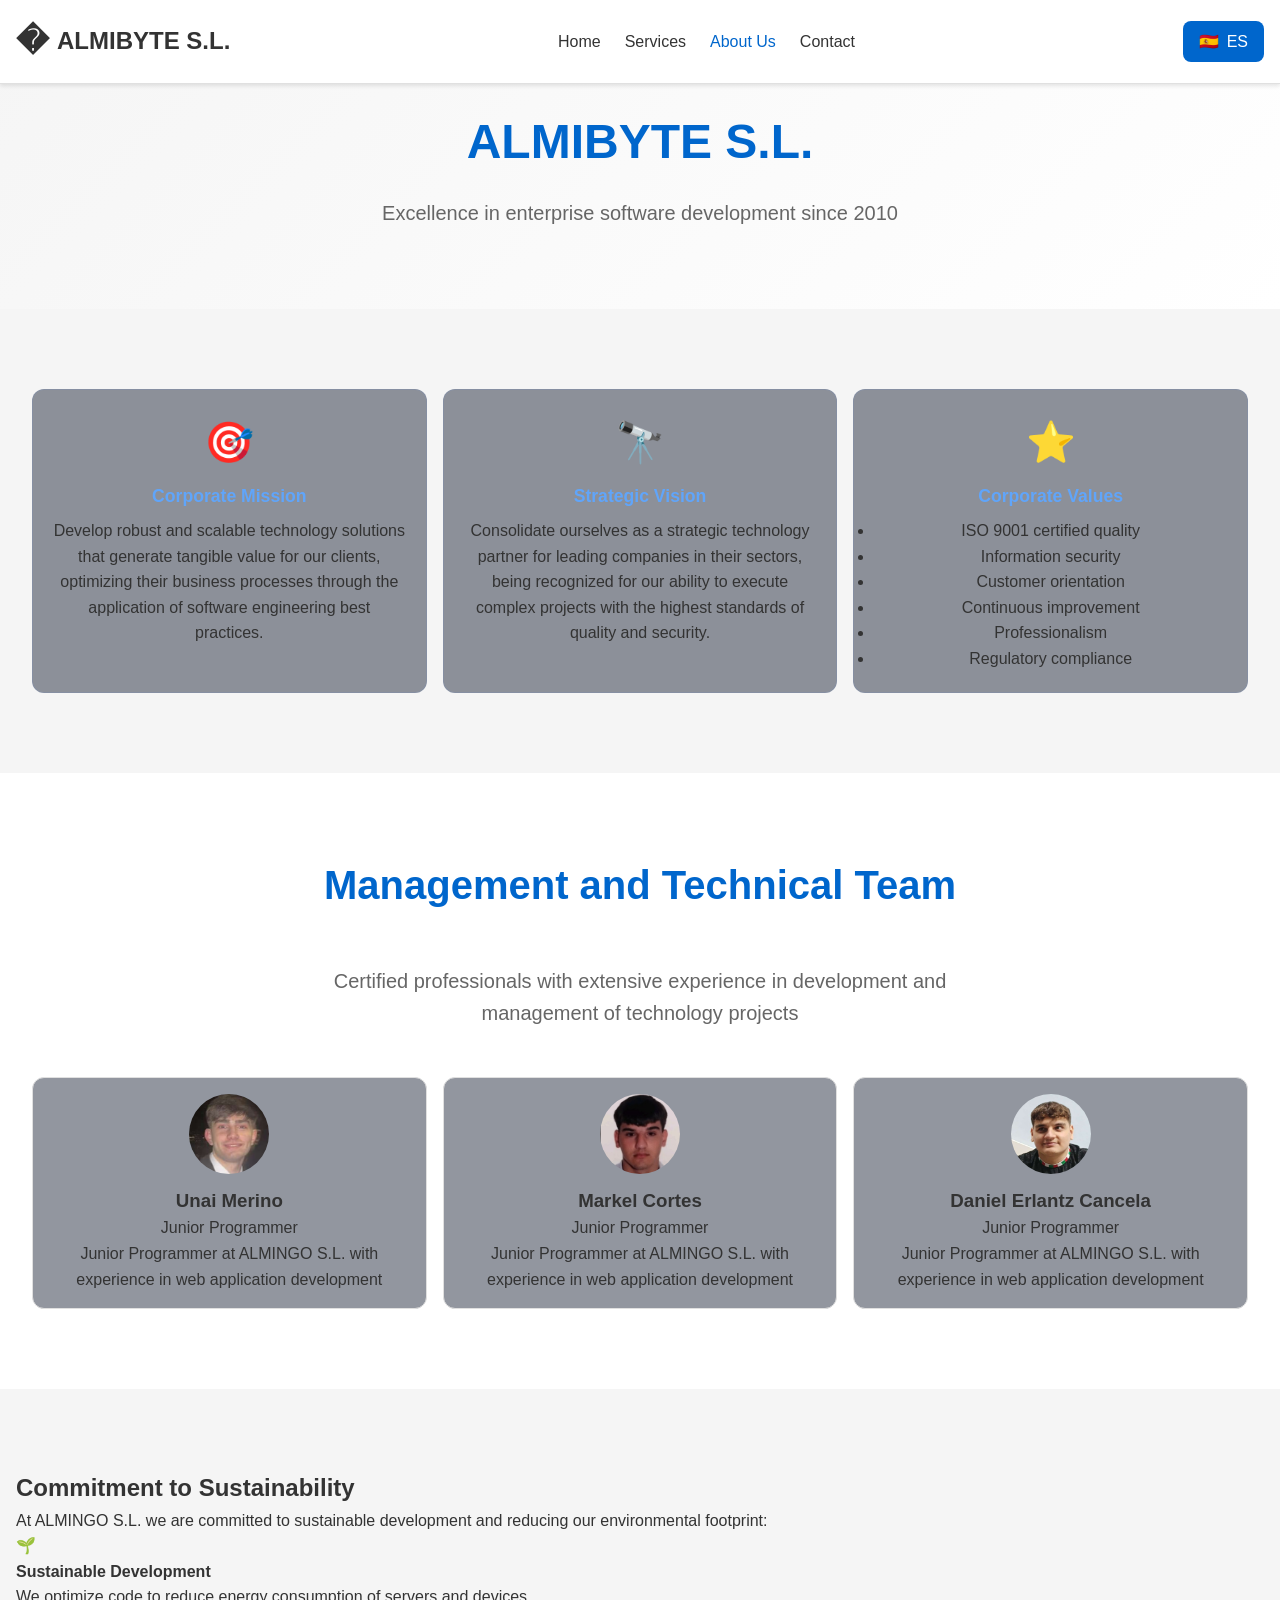
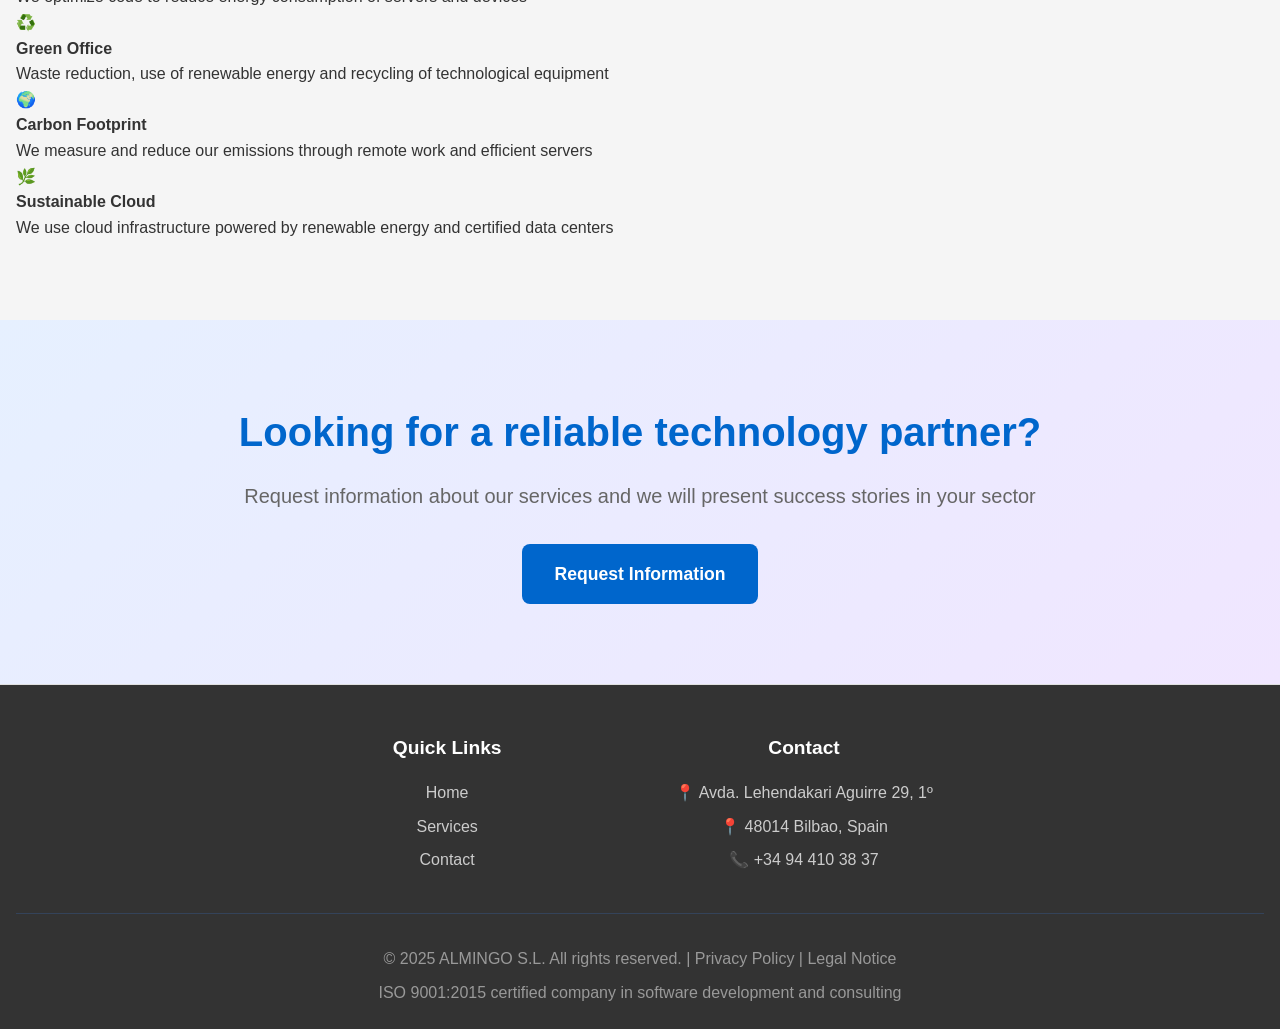
==== commit c7810831: "cambio de estilo de toda la pagina para que sea más atractivo" ====
--- a/about-us.html
+++ b/about-us.html
@@ -11,8 +11,8 @@
     <header class="cabecera">
         <div class="contenedor-cabecera">
             <div class="logo">
-                <span class="icono-logo">💻</span>
-                <span class="texto-logo">ALMINGO S.L.</span>
+                <span class="icono-logo">�</span>
+                <span class="texto-logo">ALMIBYTE S.L.</span>
             </div>
             
             <nav class="menu-navegacion">
--- a/css/style.css
+++ b/css/style.css
@@ -1,3 +1,4 @@
+/* Reset y Base */
 * {
     margin: 0;
     padding: 0;
@@ -5,21 +6,34 @@
 }
 
 body {
-    font-family: Arial, sans-serif;
-    background: linear-gradient(135deg, #0f172a 0%, #1e3a8a 50%, #0f172a 100%);
-    color: #ffffff;
+    font-family: 'Segoe UI', Tahoma, Geneva, Verdana, sans-serif;
+    background: #f5f5f5;
+    color: #333333;
     line-height: 1.6;
     min-height: 100vh;
 }
 
+/* Contenedores Globales */
+.contenedor-seccion, .contenedor-hero {
+    max-width: 1280px;
+    margin: 0 auto;
+    padding: 0 1rem;
+}
+
+section {
+    padding: 5rem 0;
+}
+
+/* Header */
 .cabecera {
     position: fixed;
     top: 0;
     width: 100%;
-    background: rgba(15, 23, 42, 0.95);
+    background: #ffffff;
     backdrop-filter: blur(10px);
     z-index: 1000;
-    border-bottom: 1px solid rgba(59, 130, 246, 0.2);
+    border-bottom: 1px solid #e0e0e0;
+    box-shadow: 0 2px 4px rgba(0, 0, 0, 0.1);
 }
 
 .contenedor-cabecera {
@@ -37,10 +51,14 @@
     gap: 0.5rem;
     font-size: 1.5rem;
     font-weight: bold;
+    animation: fadeInLogo 1s ease forwards;
+    color: #333333;
 }
 
 .icono-logo {
     font-size: 2rem;
+    animation: fadeInScale 1s ease forwards;
+    display: inline-block;
 }
 
 .menu-navegacion {
@@ -49,20 +67,21 @@
 }
 
 .enlace-menu {
-    color: #ffffff;
+    color: #333333;
     text-decoration: none;
     transition: 0.3s;
+    font-weight: 500;
 }
 
 .enlace-menu:hover, .enlace-menu.activo {
-    color: #60a5fa;
+    color: #0066cc;
 }
 
 .boton-idioma {
     display: flex;
     align-items: center;
     gap: 0.5rem;
-    background: #3b82f6;
+    background: #0066cc;
     padding: 0.5rem 1rem;
     border-radius: 0.5rem;
     text-decoration: none;
@@ -71,27 +90,26 @@
 }
 
 .boton-idioma:hover {
-    background: #2563eb;
+    background: #004499;
     transform: scale(1.05);
 }
 
+/* Secciones Hero */
 .seccion-hero, .hero-servicios, .hero-contacto, .hero-sobre-nosotros {
     padding: 8rem 1rem 5rem;
     text-align: center;
+    background: linear-gradient(135deg, #f5f5f5, #ffffff);
 }
 
 .titulo-principal, .titulo-pagina {
     font-size: 3rem;
     margin-bottom: 1rem;
-    background: linear-gradient(135deg, #60a5fa, #8b5cf6);
-    -webkit-background-clip: text;
-    background-clip: text;
-    -webkit-text-fill-color: transparent;
+    color: #0066cc;
 }
 
 .subtitulo-principal, .subtitulo-pagina {
     font-size: 1.25rem;
-    color: #cbd5e1;
+    color: #666666;
     margin-bottom: 2rem;
 }
 
@@ -102,8 +120,9 @@
     flex-wrap: wrap;
 }
 
+/* Botones */
 .boton-principal, .boton-cta, .boton-enviar {
-    background: #3b82f6;
+    background: #0066cc;
     color: #ffffff;
     padding: 1rem 2rem;
     border: none;
@@ -112,96 +131,127 @@
     font-weight: 600;
     text-decoration: none;
     display: inline-block;
-    cursor: pointer;                                                                                            
+    cursor: pointer;
     transition: 0.3s;
 }
 
 .boton-principal:hover, .boton-cta:hover, .boton-enviar:hover {
-    background: #2563eb;    
-     transform: scale(1.05);
-}
-
-.contenedor-seccion, .contenedor-hero {
-    max-width: 1280px;
-    margin: 0 auto;
-    padding: 0 1rem;
-}
-
+    background: #004499;
+    transform: scale(1.05);
+}
+
+/* Animación de caída para botón */
+.boton-caida {
+    animation: caida 0.8s ease-out forwards;
+    opacity: 0;
+}
+
+/* Títulos de Sección */
 .titulo-seccion {
     font-size: 2.5rem;
     text-align: center;
     margin-bottom: 3rem;
+    animation: fadeInScale 1s ease forwards;
+    opacity: 0;
+    color: #0066cc;
 }
 
 .descripcion-seccion {
     text-align: center;
     font-size: 1.25rem;
-    color: #cbd5e1;
+    color: #666666;
     margin-bottom: 3rem;
     max-width: 700px;
     margin-left: auto;
     margin-right: auto;
 }
 
-section {
-    padding: 5rem 0;
-}
-
+/* Secciones con Fondo */
 .seccion-caracteristicas, .seccion-servicios-principal, .seccion-equipo-completo {
-    background: rgba(15, 23, 42, 0.5);
-}
-
+    background: #ffffff;
+}
+
+/* Rejillas */
 .rejilla-caracteristicas, .rejilla-estadisticas, .rejilla-proceso {
     display: grid;
     grid-template-columns: repeat(auto-fit, minmax(250px, 1fr));
     gap: 2rem;
 }
 
-.tarjeta-caracteristica, .tarjeta-estadistica, .paso-proceso {
-    background: rgba(15, 23, 42, 0.5);
+/* Tarjetas */
+.tarjeta-caracteristica, .tarjeta-estadistica, .paso-proceso, .tarjeta-miembro, .tarjeta-mvv {
+    background: #f9f9f9;
     padding: 2rem;
     border-radius: 1rem;
-    border: 1px solid rgba(59, 130, 246, 0.2);
+    border: 1px solid #e0e0e0;
     transition: 0.3s;
+    animation: twisterInUp 1s ease forwards;
+    opacity: 0;
 }
 
 .tarjeta-caracteristica:hover, .tarjeta-estadistica:hover, .paso-proceso:hover {
     transform: translateY(-5px);
-    border-color: #3b82f6;
-}
-
+    border-color: #0066cc;
+    box-shadow: 0 4px 12px rgba(0, 102, 204, 0.1);
+}
+
+.tarjeta-caracteristica h3 {
+    font-size: 1.25rem;
+    margin-bottom: 0.5rem;
+}
+
+.tarjeta-caracteristica p, .paso-proceso p {
+    color: #666666;
+}
+
+.paso-proceso {
+    text-align: center;
+}
+
+.paso-proceso h3 {
+    font-size: 1.25rem;
+    margin-bottom: 0.5rem;
+}
+
+/* Iconos */
 .icono-caracteristica {
     font-size: 3rem;
     margin-bottom: 1rem;
     text-align: center;
-}
-
-.tarjeta-caracteristica h3 {
-    font-size: 1.25rem;
-    margin-bottom: 0.5rem;
-}
-
-.tarjeta-caracteristica p {
-    color: #94a3b8;
-}
-
+    animation: twisterInUp 0.8s ease forwards;
+    display: inline-block;
+}
+
+/* Estadísticas */
 .numero-estadistica {
     font-size: 3rem;
     font-weight: bold;
-    background: linear-gradient(135deg, #60a5fa, #8b5cf6);
-    -webkit-background-clip: text;
-    background-clip: text;
-    -webkit-text-fill-color: transparent;
+    color: #0066cc;
     margin-bottom: 0.5rem;
 }
 
 .texto-estadistica {
     font-size: 1.1rem;
-    color: #cbd5e1;
-}
-
+    color: #666666;
+}
+
+.numero-paso {
+    width: 60px;
+    height: 60px;
+    background: #0066cc;
+    border-radius: 50%;
+    display: flex;
+    align-items: center;
+    justify-content: center;
+    font-size: 2rem;
+    font-weight: bold;
+    margin: 0 auto 1rem;
+    color: #ffffff;
+}
+
+/* CTA */
 .seccion-cta {
-    background: linear-gradient(135deg, rgba(59, 130, 246, 0.2), rgba(139, 92, 246, 0.2));
+    background: linear-gradient(135deg, #e6f0ff, #f0e6ff);
     text-align: center;
     padding: 5rem 1rem;
 }
@@ -214,18 +264,21 @@
 .titulo-cta {
     font-size: 2.5rem;
     margin-bottom: 1rem;
+    color: #0066cc;
 }
 
 .texto-cta {
     font-size: 1.25rem;
-    color: #cbd5e1;
+    color: #666666;
     margin-bottom: 2rem;
 }
 
+/* Footer */
 .pie-pagina {
-    background: #0f172a;
+    background: #333333;
     padding: 3rem 1rem 1rem;
-    border-top: 1px solid rgba(59, 130, 246, 0.2);
+    border-top: 1px solid #e0e0e0;
+    color: #ffffff;
 }
 
 .contenedor-footer {
@@ -253,7 +306,7 @@
 }
 
 .texto-footer {
-    color: #cbd5e1;
+    color: #cccccc;
     margin-bottom: 0.5rem;
 }
 
@@ -266,20 +319,20 @@
 }
 
 .lista-footer a {
-    color: #cbd5e1;
+    color: #cccccc;
     text-decoration: none;
     transition: 0.3s;
 }
 
 .lista-footer a:hover {
-    color: #60a5fa;
+    color: #0066cc;
 }
 
 .footer-inferior {
     text-align: center;
     padding-top: 2rem;
     border-top: 1px solid rgba(59, 130, 246, 0.2);
-    color: #94a3b8;
+    color: #999999;
     max-width: 1280px;
     margin: 0 auto;
 }
@@ -288,162 +341,110 @@
     margin-bottom: 0.5rem;
 }
 
-.numero-paso {
-    width: 60px;
-    height: 60px;
-    background: linear-gradient(135deg, #3b82f6, #8b5cf6);
-    border-radius: 50%;
-    display: flex;
-    align-items: center;
-    justify-content: center;
-    font-size: 2rem;
-    font-weight: bold;
-    margin: 0 auto 1rem;
-}
-
-.paso-proceso {
-    text-align: center;
-}
-
-.paso-proceso h3 {
-    font-size: 1.25rem;
-    margin-bottom: 0.5rem;
-}
-
-.paso-proceso p {
-    color: #94a3b8;
-}
-/* Animaciones de Scroll - Solo CSS */
-@keyframes fadeInUp {
-    from {
+/* Animaciones - Keyframes */
+@keyframes caida {
+    0% {
         opacity: 0;
-        transform: translateY(50px);
-    }
-    to {
+        transform: translateY(-100px);
+    }
+    80% {
+        transform: translateY(10px);
+    }
+    100% {
         opacity: 1;
         transform: translateY(0);
     }
 }
 
-@keyframes fadeInLeft {
-    from {
+@keyframes twisterInUp {
+    0% {
         opacity: 0;
-        transform: translateX(-50px);
-    }
-    to {
+        transform: translateY(50px) rotate(-180deg) scale(0.5);
+    }
+    100% {
+        opacity: 1;
+        transform: translateY(0) rotate(0deg) scale(1);
+    }
+}
+
+@keyframes twisterInLeft {
+    0% {
+        opacity: 0;
+        transform: translateX(-50px) rotate(-180deg) scale(0.5);
+    }
+    100% {
+        opacity: 1;
+        transform: translateX(0) rotate(0deg) scale(1);
+    }
+}
+
+@keyframes fadeInScale {
+    0% {
+        opacity: 0;
+        transform: scale(0.8);
+    }
+    100% {
+        opacity: 1;
+        transform: scale(1);
+    }
+}
+
+@keyframes fadeInLogo {
+    0% {
+        opacity: 0;
+        transform: translateX(-30px);
+    }
+    100% {
         opacity: 1;
         transform: translateX(0);
     }
 }
 
-@keyframes fadeInRight {
-    from {
-        opacity: 0;
-        transform: translateX(50px);
-    }
-    to {
-        opacity: 1;
-        transform: translateX(0);
-    }
-}
-
-@keyframes fadeInScale {
-    from {
-        opacity: 0;
-        transform: scale(0.8);
-    }
-    to {
-        opacity: 1;
-        transform: scale(1);
-    }
-}
-
-/* Aplicar animaciones a elementos */
-.tarjeta-caracteristica {
-    animation: fadeInUp 0.8s ease forwards;
+/* Animaciones Específicas */
+.compromiso-item, .servicio-detalle {
+    animation: twisterInLeft 1s ease forwards;
     opacity: 0;
 }
 
-.tarjeta-caracteristica:nth-child(1) {
+.servicio-detalle {
+    animation-duration: 1.2s;
+}
+
+/* Delays Escalonados */
+.tarjeta-caracteristica:nth-child(1),
+.tarjeta-estadistica:nth-child(1),
+.tarjeta-miembro:nth-child(1),
+.tarjeta-mvv:nth-child(1),
+.compromiso-item:nth-child(1),
+.paso-proceso:nth-child(1) {
     animation-delay: 0.1s;
 }
 
-.tarjeta-caracteristica:nth-child(2) {
+.tarjeta-caracteristica:nth-child(2),
+.tarjeta-estadistica:nth-child(2),
+.tarjeta-miembro:nth-child(2),
+.tarjeta-mvv:nth-child(2),
+.compromiso-item:nth-child(2),
+.paso-proceso:nth-child(2) {
     animation-delay: 0.3s;
 }
 
-.tarjeta-caracteristica:nth-child(3) {
+.tarjeta-caracteristica:nth-child(3),
+.tarjeta-estadistica:nth-child(3),
+.tarjeta-miembro:nth-child(3),
+.tarjeta-mvv:nth-child(3),
+.compromiso-item:nth-child(3),
+.paso-proceso:nth-child(3) {
     animation-delay: 0.5s;
 }
 
-.tarjeta-caracteristica:nth-child(4) {
+.tarjeta-caracteristica:nth-child(4),
+.tarjeta-estadistica:nth-child(4),
+.tarjeta-miembro:nth-child(4),
+.compromiso-item:nth-child(4),
+.paso-proceso:nth-child(4) {
     animation-delay: 0.7s;
 }
 
-.tarjeta-estadistica {
-    animation: fadeInScale 0.8s ease forwards;
-    opacity: 0;
-}
-
-.tarjeta-estadistica:nth-child(1) {
-    animation-delay: 0.2s;
-}
-
-.tarjeta-estadistica:nth-child(2) {
-    animation-delay: 0.4s;
-}
-
-.tarjeta-estadistica:nth-child(3) {
-    animation-delay: 0.6s;
-}
-
-.tarjeta-estadistica:nth-child(4) {
-    animation-delay: 0.8s;
-}
-
-.titulo-seccion {
-    animation: fadeInScale 1s ease forwards;
-    opacity: 0;
-}
-
-.paso-proceso {
-    animation: fadeInUp 0.8s ease forwards;
-    opacity: 0;
-}
-
-.paso-proceso:nth-child(1) {
-    animation-delay: 0.2s;
-}
-
-.paso-proceso:nth-child(2) {
-    animation-delay: 0.4s;
-}
-
-.paso-proceso:nth-child(3) {
-    animation-delay: 0.6s;
-}
-
-.paso-proceso:nth-child(4) {
-    animation-delay: 0.8s;
-}
-
-/* Animaci�n para el logo ALMIBYTE */
-@keyframes fadeInLogo {
-    from {
-        opacity: 0;
-        transform: translateX(-30px);
-    }
-    to {
-        opacity: 1;
-        transform: translateX(0);
-    }
-}
-
-.logo {
-    animation: fadeInLogo 1s ease forwards;
-}
-
-.icono-logo {
-    animation: fadeInScale 1s ease forwards;
-    display: inline-block;
-}
+.servicio-detalle:nth-child(1) { animation-delay: 0.2s; }
+.servicio-detalle:nth-child(2) { animation-delay: 0.5s; }
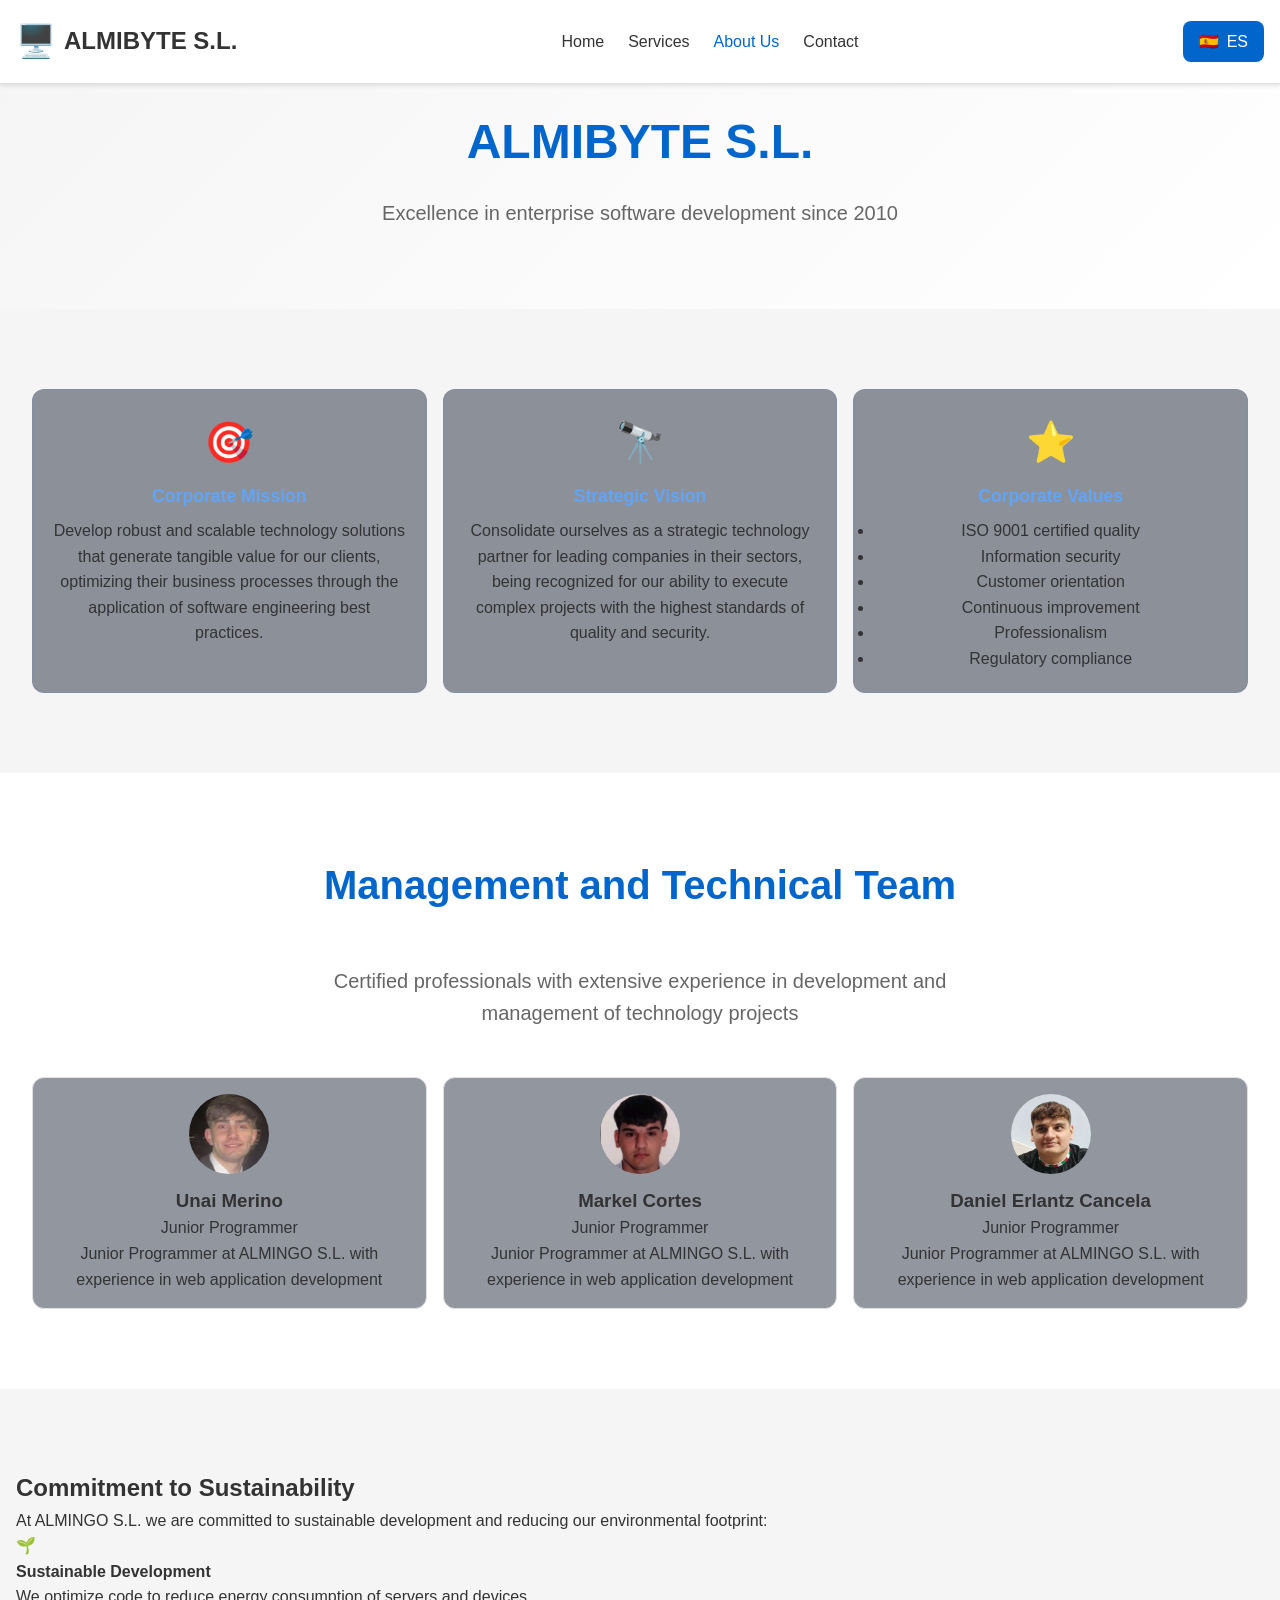
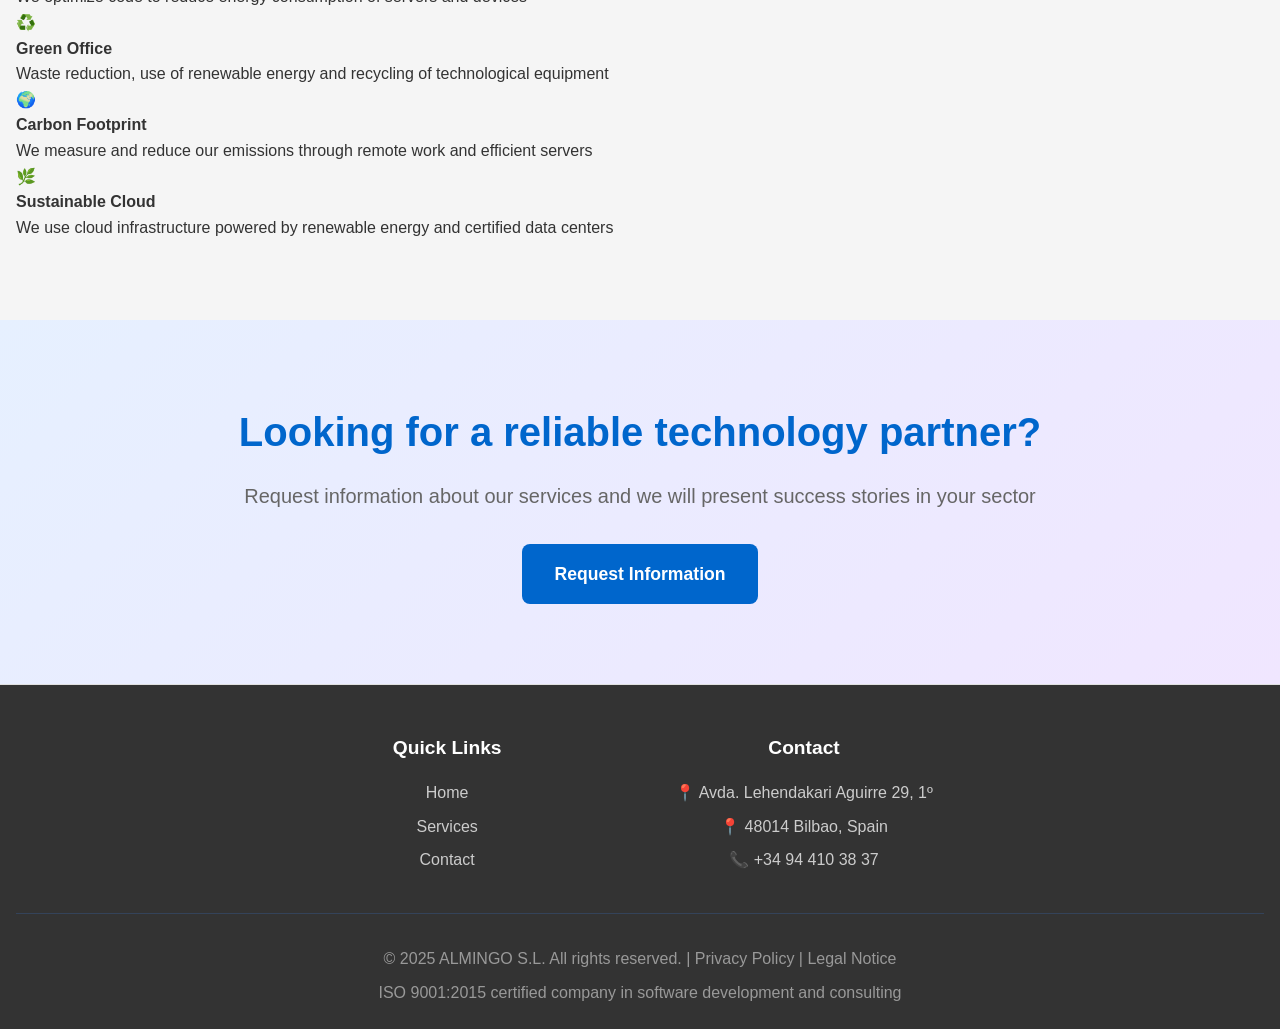
==== commit 22bd7295: "cambio de icono" ====
--- a/about-us.html
+++ b/about-us.html
@@ -11,7 +11,7 @@
     <header class="cabecera">
         <div class="contenedor-cabecera">
             <div class="logo">
-                <span class="icono-logo">�</span>
+                <span class="icono-logo">🖥️</span>
                 <span class="texto-logo">ALMIBYTE S.L.</span>
             </div>
             
